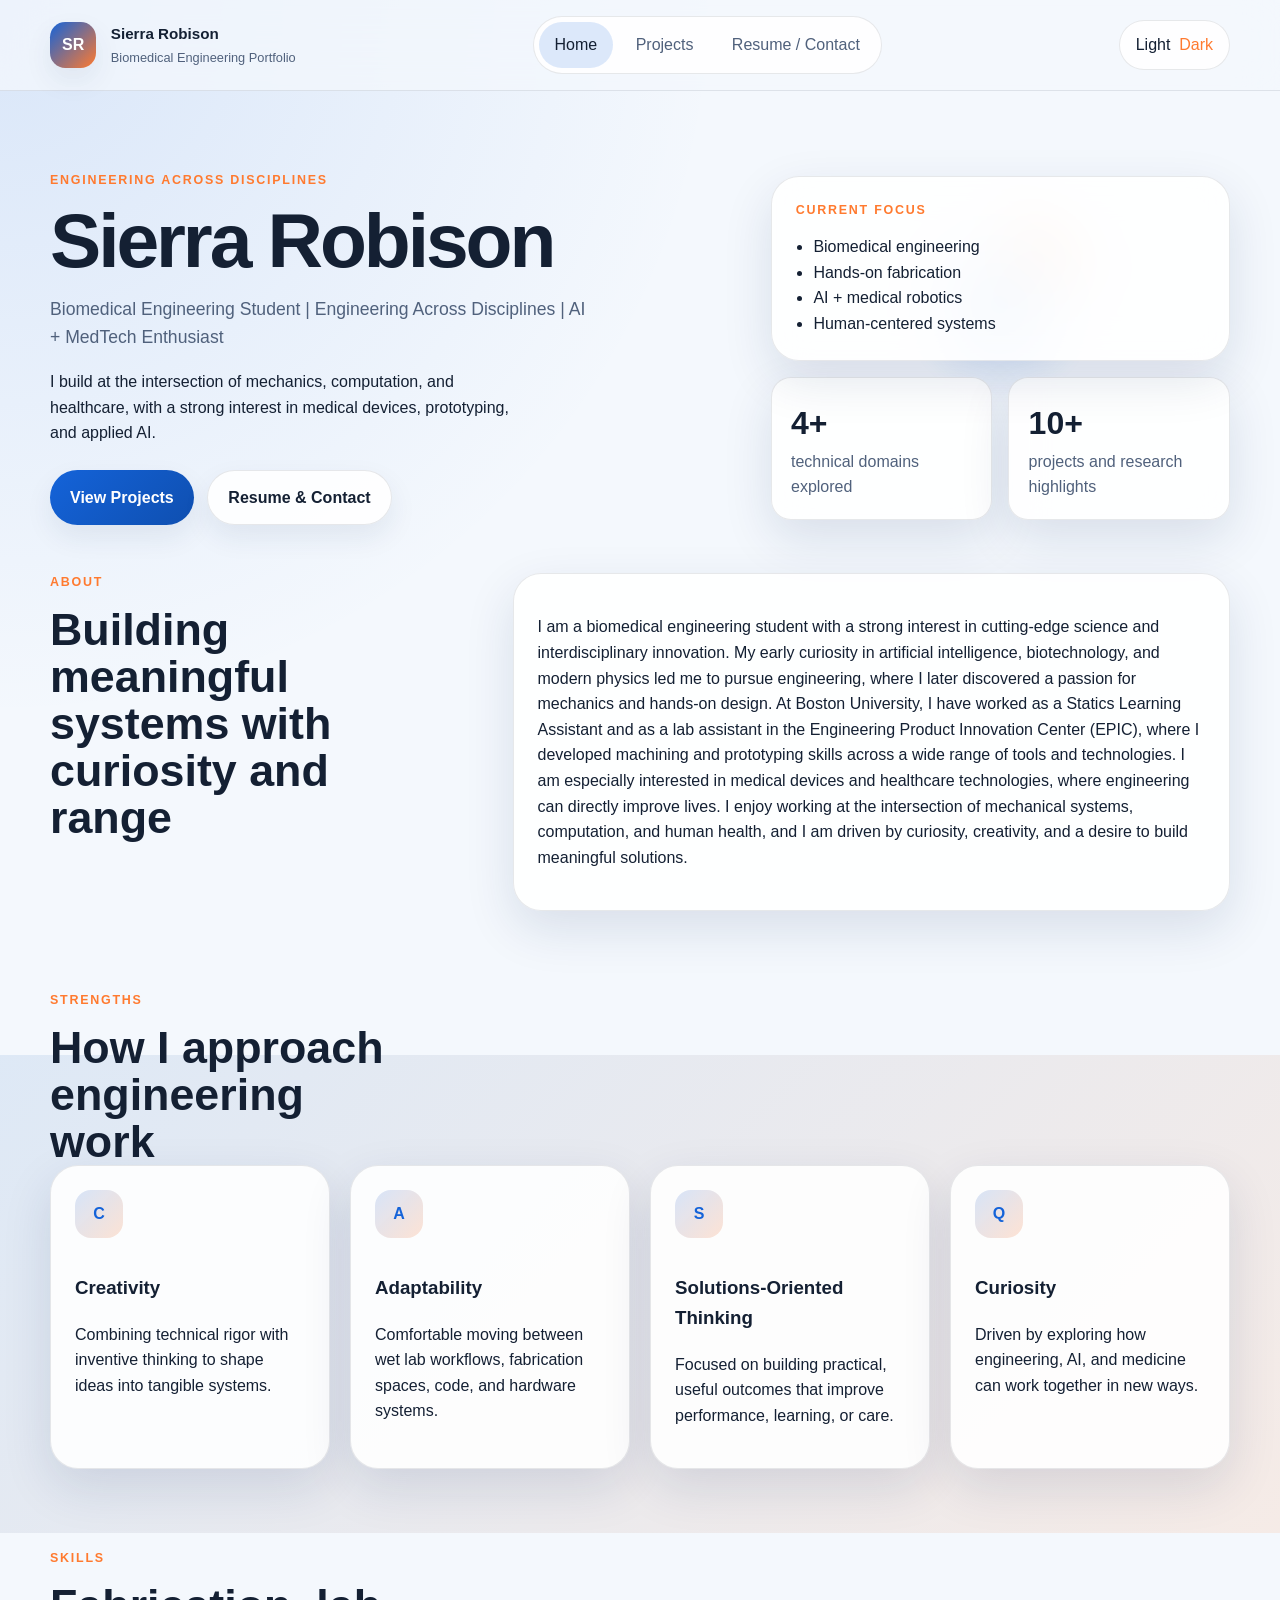
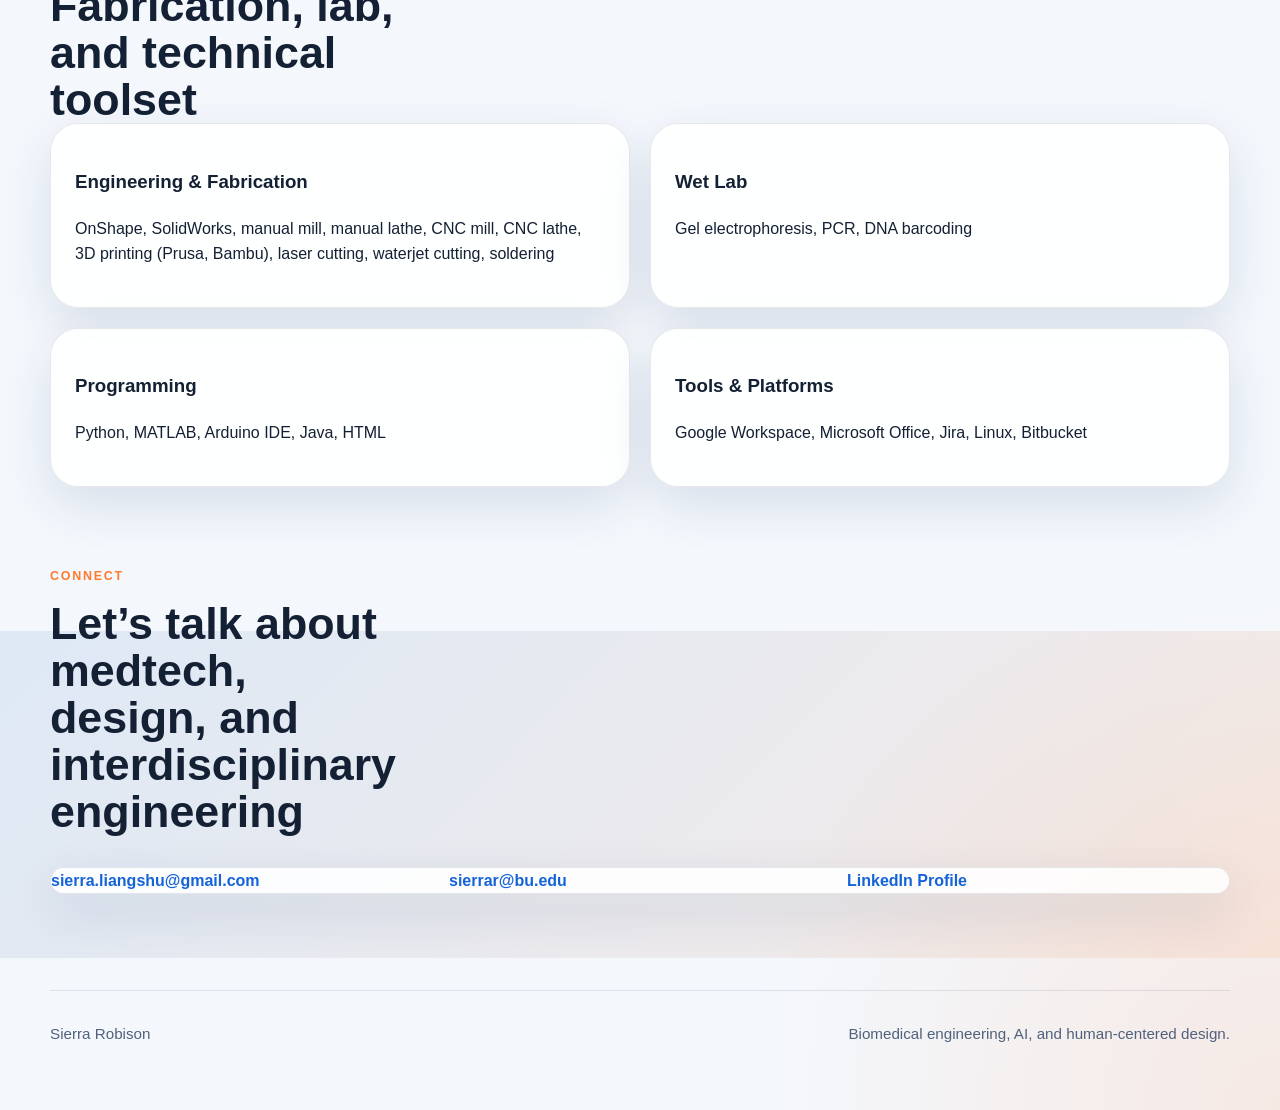
==== index.html @ eae437a5 "initial commit" ====
<!DOCTYPE html>
<html lang="en">
  <head>
    <meta charset="UTF-8" />
    <meta name="viewport" content="width=device-width, initial-scale=1.0" />
    <title>Sierra Robison | Biomedical Engineering Portfolio</title>
    <meta
      name="description"
      content="Portfolio of Sierra Robison, a biomedical engineering student focused on AI, medtech, mechanics, and interdisciplinary design."
    />
    <link rel="preconnect" href="https://fonts.googleapis.com" />
    <link rel="preconnect" href="https://fonts.gstatic.com" crossorigin />
    <link rel="stylesheet" href="assets/css/styles.css" />
    <script defer src="assets/js/site.js"></script>
  </head>
  <body data-page="home">
    <div class="site-shell">
      <header class="site-header">
        <div class="container nav-wrap">
          <a class="brand" href="index.html">
            <span class="brand-mark">SR</span>
            <span class="brand-copy">
              <strong>Sierra Robison</strong>
              <span>Biomedical Engineering Portfolio</span>
            </span>
          </a>

          <nav class="site-nav" aria-label="Primary">
            <a class="nav-link active" href="index.html">Home</a>
            <a class="nav-link" href="projects.html">Projects</a>
            <a class="nav-link" href="resume-contact.html">Resume / Contact</a>
          </nav>

          <button class="theme-toggle" type="button" data-theme-toggle aria-label="Toggle color theme">
            <span class="theme-toggle-light">Light</span>
            <span class="theme-toggle-dark">Dark</span>
          </button>
        </div>
      </header>

      <main>
        <section class="hero-section">
          <div class="container hero-grid">
            <div class="hero-copy reveal">
              <p class="eyebrow">Engineering across disciplines</p>
              <h1>Sierra Robison</h1>
              <p class="hero-tagline">
                Biomedical Engineering Student | Engineering Across Disciplines | AI + MedTech Enthusiast
              </p>
              <p class="hero-text">
                I build at the intersection of mechanics, computation, and healthcare, with a strong interest in
                medical devices, prototyping, and applied AI.
              </p>
              <div class="hero-actions">
                <a class="button button-primary" href="projects.html">View Projects</a>
                <a class="button button-secondary" href="resume-contact.html">Resume & Contact</a>
              </div>
            </div>

            <div class="hero-panel reveal reveal-delay">
              <div class="hero-orbit"></div>
              <div class="hero-card glass-card">
                <p class="hero-card-label">Current focus</p>
                <ul class="hero-focus-list">
                  <li>Biomedical engineering</li>
                  <li>Hands-on fabrication</li>
                  <li>AI + medical robotics</li>
                  <li>Human-centered systems</li>
                </ul>
              </div>
              <div class="hero-metrics">
                <article class="metric-card glass-card">
                  <span class="metric-value">4+</span>
                  <span class="metric-label">technical domains explored</span>
                </article>
                <article class="metric-card glass-card">
                  <span class="metric-value">10+</span>
                  <span class="metric-label">projects and research highlights</span>
                </article>
              </div>
            </div>
          </div>
        </section>

        <section class="section">
          <div class="container section-grid section-grid-about">
            <div class="section-heading reveal">
              <p class="eyebrow">About</p>
              <h2>Building meaningful systems with curiosity and range</h2>
            </div>
            <div class="about-card card reveal reveal-delay">
              <p>
                I am a biomedical engineering student with a strong interest in cutting-edge science and
                interdisciplinary innovation. My early curiosity in artificial intelligence, biotechnology, and
                modern physics led me to pursue engineering, where I later discovered a passion for mechanics and
                hands-on design. At Boston University, I have worked as a Statics Learning Assistant and as a lab
                assistant in the Engineering Product Innovation Center (EPIC), where I developed machining and
                prototyping skills across a wide range of tools and technologies. I am especially interested in
                medical devices and healthcare technologies, where engineering can directly improve lives. I enjoy
                working at the intersection of mechanical systems, computation, and human health, and I am driven
                by curiosity, creativity, and a desire to build meaningful solutions.
              </p>
            </div>
          </div>
        </section>

        <section class="section section-alt">
          <div class="container">
            <div class="section-heading reveal">
              <p class="eyebrow">Strengths</p>
              <h2>How I approach engineering work</h2>
            </div>
            <div class="traits-grid">
              <article class="trait-card card reveal">
                <span class="trait-icon">C</span>
                <h3>Creativity</h3>
                <p>Combining technical rigor with inventive thinking to shape ideas into tangible systems.</p>
              </article>
              <article class="trait-card card reveal reveal-delay">
                <span class="trait-icon">A</span>
                <h3>Adaptability</h3>
                <p>Comfortable moving between wet lab workflows, fabrication spaces, code, and hardware systems.</p>
              </article>
              <article class="trait-card card reveal reveal-delay-2">
                <span class="trait-icon">S</span>
                <h3>Solutions-Oriented Thinking</h3>
                <p>Focused on building practical, useful outcomes that improve performance, learning, or care.</p>
              </article>
              <article class="trait-card card reveal reveal-delay-3">
                <span class="trait-icon">Q</span>
                <h3>Curiosity</h3>
                <p>Driven by exploring how engineering, AI, and medicine can work together in new ways.</p>
              </article>
            </div>
          </div>
        </section>

        <section class="section">
          <div class="container">
            <div class="section-heading reveal">
              <p class="eyebrow">Skills</p>
              <h2>Fabrication, lab, and technical toolset</h2>
            </div>
            <div class="skills-grid">
              <article class="skill-group card reveal">
                <h3>Engineering &amp; Fabrication</h3>
                <p>OnShape, SolidWorks, manual mill, manual lathe, CNC mill, CNC lathe, 3D printing (Prusa, Bambu), laser cutting, waterjet cutting, soldering</p>
              </article>
              <article class="skill-group card reveal reveal-delay">
                <h3>Wet Lab</h3>
                <p>Gel electrophoresis, PCR, DNA barcoding</p>
              </article>
              <article class="skill-group card reveal reveal-delay-2">
                <h3>Programming</h3>
                <p>Python, MATLAB, Arduino IDE, Java, HTML</p>
              </article>
              <article class="skill-group card reveal reveal-delay-3">
                <h3>Tools &amp; Platforms</h3>
                <p>Google Workspace, Microsoft Office, Jira, Linux, Bitbucket</p>
              </article>
            </div>
          </div>
        </section>

        <section class="section section-alt">
          <div class="container contact-preview-wrap">
            <div class="section-heading reveal">
              <p class="eyebrow">Connect</p>
              <h2>Let’s talk about medtech, design, and interdisciplinary engineering</h2>
            </div>
            <div class="contact-preview card reveal reveal-delay">
              <a href="mailto:sierra.liangshu@gmail.com">sierra.liangshu@gmail.com</a>
              <a href="mailto:sierrar@bu.edu">sierrar@bu.edu</a>
              <a href="https://www.linkedin.com/in/sierra-robison" target="_blank" rel="noreferrer">LinkedIn Profile</a>
            </div>
          </div>
        </section>
      </main>

      <footer class="site-footer">
        <div class="container footer-wrap">
          <p>Sierra Robison</p>
          <p>Biomedical engineering, AI, and human-centered design.</p>
        </div>
      </footer>
    </div>
  </body>
</html>
---- assets/css/styles.css ----
:root {
  color-scheme: light dark;
  --bg: #f4f8fd;
  --bg-elevated: rgba(255, 255, 255, 0.88);
  --bg-strong: #ffffff;
  --bg-accent: linear-gradient(135deg, rgba(15, 90, 180, 0.12), rgba(255, 132, 53, 0.14));
  --text: #142033;
  --text-soft: #50617c;
  --line: rgba(20, 32, 51, 0.1);
  --primary: #1463d9;
  --primary-strong: #0f4fb0;
  --accent: #ff7a2f;
  --shadow: 0 18px 50px rgba(20, 45, 90, 0.12);
  --shadow-soft: 0 12px 28px rgba(20, 45, 90, 0.08);
  --radius-lg: 28px;
  --radius-md: 20px;
  --radius-sm: 14px;
  --container: 1180px;
  --space-1: 0.75rem;
  --space-2: 1rem;
  --space-3: 1.5rem;
  --space-4: 2rem;
  --space-5: 3rem;
  --space-6: 5rem;
  --transition: 200ms ease;
}

:root[data-theme="dark"] {
  --bg: #09111d;
  --bg-elevated: rgba(10, 22, 37, 0.82);
  --bg-strong: #0f1b2d;
  --bg-accent: linear-gradient(135deg, rgba(20, 99, 217, 0.18), rgba(255, 122, 47, 0.16));
  --text: #eef5ff;
  --text-soft: #a8bad3;
  --line: rgba(168, 186, 211, 0.16);
  --primary: #67a6ff;
  --primary-strong: #8ebdff;
  --accent: #ff964f;
  --shadow: 0 20px 60px rgba(0, 0, 0, 0.35);
  --shadow-soft: 0 12px 30px rgba(0, 0, 0, 0.22);
}

* {
  box-sizing: border-box;
}

html {
  scroll-behavior: smooth;
}

body {
  margin: 0;
  background:
    radial-gradient(circle at top left, rgba(20, 99, 217, 0.12), transparent 24%),
    radial-gradient(circle at bottom right, rgba(255, 122, 47, 0.12), transparent 18%),
    var(--bg);
  color: var(--text);
  font-family: "Avenir Next", "Segoe UI", "Helvetica Neue", sans-serif;
  line-height: 1.6;
}

body.modal-open {
  overflow: hidden;
}

img,
video {
  max-width: 100%;
  display: block;
}

a {
  color: inherit;
  text-decoration: none;
}

button,
input,
textarea,
select {
  font: inherit;
}

.container {
  width: min(calc(100% - 2rem), var(--container));
  margin: 0 auto;
}

.site-shell {
  min-height: 100vh;
}

.site-header {
  position: sticky;
  top: 0;
  z-index: 20;
  backdrop-filter: blur(20px);
  background: color-mix(in srgb, var(--bg) 76%, transparent);
  border-bottom: 1px solid var(--line);
}

.nav-wrap,
.footer-wrap {
  display: flex;
  align-items: center;
  justify-content: space-between;
  gap: var(--space-2);
  padding: 1rem 0;
}

.brand {
  display: inline-flex;
  align-items: center;
  gap: 0.9rem;
}

.brand-mark {
  display: inline-grid;
  place-items: center;
  width: 2.9rem;
  height: 2.9rem;
  border-radius: 0.95rem;
  background: linear-gradient(135deg, var(--primary), var(--accent));
  color: white;
  font-weight: 700;
  box-shadow: var(--shadow-soft);
}

.brand-copy {
  display: grid;
  gap: 0.1rem;
  font-size: 0.95rem;
}

.brand-copy span {
  color: var(--text-soft);
  font-size: 0.8rem;
}

.site-nav {
  display: inline-flex;
  gap: 0.4rem;
  align-items: center;
  padding: 0.3rem;
  background: var(--bg-elevated);
  border: 1px solid var(--line);
  border-radius: 999px;
}

.nav-link {
  padding: 0.65rem 1rem;
  border-radius: 999px;
  color: var(--text-soft);
  transition: background var(--transition), color var(--transition), transform var(--transition);
}

.nav-link:hover,
.nav-link:focus-visible,
.nav-link.active {
  background: color-mix(in srgb, var(--primary) 14%, transparent);
  color: var(--text);
}

.theme-toggle,
.button,
.filter-chip,
.modal-close {
  border: 0;
  cursor: pointer;
  transition: transform var(--transition), background var(--transition), color var(--transition), box-shadow var(--transition);
}

.theme-toggle {
  display: inline-flex;
  align-items: center;
  gap: 0.55rem;
  padding: 0.7rem 1rem;
  border-radius: 999px;
  background: var(--bg-elevated);
  color: var(--text);
  border: 1px solid var(--line);
}

.theme-toggle:hover,
.button:hover,
.filter-chip:hover,
.modal-close:hover {
  transform: translateY(-1px);
}

.theme-toggle-dark {
  color: var(--accent);
}

.hero-section,
.page-hero {
  padding: var(--space-6) 0 var(--space-5);
}

.hero-grid,
.page-hero-grid,
.resume-grid,
.section-grid {
  display: grid;
  gap: var(--space-4);
}

.hero-grid {
  grid-template-columns: 1.2fr 0.8fr;
  align-items: center;
}

.hero-copy h1,
.page-hero h1 {
  margin: 0;
  font-size: clamp(2.8rem, 6vw, 5rem);
  line-height: 0.96;
  letter-spacing: -0.04em;
}

.hero-tagline,
.page-intro {
  font-size: 1.1rem;
  color: var(--text-soft);
  max-width: 55ch;
}

.hero-text {
  max-width: 54ch;
}

.hero-actions,
.project-links {
  display: flex;
  flex-wrap: wrap;
  gap: 0.85rem;
  margin-top: 1.5rem;
}

.button {
  display: inline-flex;
  align-items: center;
  justify-content: center;
  padding: 0.88rem 1.25rem;
  border-radius: 999px;
  font-weight: 600;
  box-shadow: var(--shadow-soft);
}

.button-primary {
  background: linear-gradient(135deg, var(--primary), var(--primary-strong));
  color: white;
}

.button-secondary {
  background: var(--bg-elevated);
  color: var(--text);
  border: 1px solid var(--line);
}

.hero-panel,
.page-hero-card {
  position: relative;
  min-height: 20rem;
}

.glass-card,
.card {
  background: var(--bg-elevated);
  border: 1px solid var(--line);
  box-shadow: var(--shadow);
}

.glass-card {
  backdrop-filter: blur(18px);
}

.hero-card,
.page-hero-card,
.card {
  border-radius: var(--radius-lg);
}

.hero-card {
  position: relative;
  z-index: 1;
  padding: 1.5rem;
}

.hero-card-label,
.eyebrow,
.project-category {
  text-transform: uppercase;
  letter-spacing: 0.14em;
  font-size: 0.78rem;
  color: var(--accent);
  margin: 0 0 0.8rem;
  font-weight: 700;
}

.hero-focus-list,
.project-highlights,
.modal-highlights {
  padding-left: 1.1rem;
  margin: 0;
}

.hero-metrics {
  display: grid;
  grid-template-columns: repeat(2, minmax(0, 1fr));
  gap: 1rem;
  margin-top: 1rem;
}

.metric-card {
  padding: 1.2rem;
  border-radius: var(--radius-md);
}

.metric-value {
  display: block;
  font-size: 2rem;
  font-weight: 700;
}

.metric-label {
  color: var(--text-soft);
}

.hero-orbit {
  position: absolute;
  inset: 1rem auto auto 50%;
  width: 14rem;
  height: 14rem;
  transform: translateX(-50%);
  border-radius: 50%;
  background:
    radial-gradient(circle at center, rgba(20, 99, 217, 0.28) 0, rgba(20, 99, 217, 0.08) 38%, transparent 60%),
    radial-gradient(circle at 70% 25%, rgba(255, 122, 47, 0.28) 0, transparent 32%);
  filter: blur(6px);
}

.section {
  padding: 0 0 var(--space-6);
}

.section-alt {
  position: relative;
}

.section-alt::before {
  content: "";
  position: absolute;
  inset: 4rem 0 1rem;
  background: var(--bg-accent);
  opacity: 0.8;
  pointer-events: none;
}

.section > .container,
.section-alt > .container {
  position: relative;
  z-index: 1;
}

.section-grid-about {
  grid-template-columns: 0.75fr 1.25fr;
  align-items: start;
}

.section-heading h2 {
  margin: 0;
  font-size: clamp(2rem, 3.5vw, 3rem);
  line-height: 1.05;
  max-width: 14ch;
}

.about-card,
.trait-card,
.skill-group,
.project-card,
.resume-panel,
.contact-card,
.additional-experience {
  padding: 1.5rem;
}

.traits-grid,
.skills-grid,
.projects-grid {
  display: grid;
  gap: 1.25rem;
}

.traits-grid {
  grid-template-columns: repeat(4, minmax(0, 1fr));
}

.trait-icon {
  display: inline-grid;
  place-items: center;
  width: 3rem;
  height: 3rem;
  border-radius: 1rem;
  background: linear-gradient(135deg, rgba(20, 99, 217, 0.16), rgba(255, 122, 47, 0.2));
  color: var(--primary);
  font-weight: 700;
  margin-bottom: 1rem;
}

.skills-grid {
  grid-template-columns: repeat(2, minmax(0, 1fr));
}

.contact-preview-wrap {
  display: grid;
  gap: var(--space-4);
}

.contact-preview {
  display: grid;
  grid-template-columns: repeat(3, minmax(0, 1fr));
  gap: 1rem;
}

.contact-preview a,
.contact-card a {
  color: var(--primary);
  font-weight: 600;
}

.filter-bar {
  display: flex;
  gap: 0.75rem;
  flex-wrap: wrap;
  margin-bottom: 1.5rem;
}

.filter-chip {
  padding: 0.75rem 1rem;
  border-radius: 999px;
  background: var(--bg-elevated);
  color: var(--text-soft);
  border: 1px solid var(--line);
}

.filter-chip.active {
  background: linear-gradient(135deg, var(--primary), var(--primary-strong));
  color: white;
}

.projects-grid {
  grid-template-columns: repeat(3, minmax(0, 1fr));
}

.project-card {
  display: grid;
  gap: 0.8rem;
  align-content: start;
}

.project-card h2 {
  margin: 0;
  font-size: 1.35rem;
}

.project-highlights li,
.modal-highlights li {
  margin-bottom: 0.5rem;
  color: var(--text-soft);
}

.additional-experience {
  display: grid;
  grid-template-columns: repeat(2, minmax(0, 1fr));
  gap: 1rem;
}

.resume-grid {
  grid-template-columns: 1.25fr 0.75fr;
  align-items: start;
}

.resume-panel-header {
  display: flex;
  align-items: center;
  justify-content: space-between;
  gap: 1rem;
  margin-bottom: 1rem;
}

.resume-frame-wrap {
  min-height: 70vh;
  border: 1px solid var(--line);
  border-radius: var(--radius-md);
  overflow: hidden;
  background: var(--bg-strong);
}

.resume-frame {
  width: 100%;
  height: 70vh;
}

.contact-panel {
  display: grid;
  gap: 1rem;
}

.site-footer {
  padding: 1rem 0 2rem;
}

.footer-wrap {
  color: var(--text-soft);
  font-size: 0.95rem;
  border-top: 1px solid var(--line);
}

.modal {
  position: fixed;
  inset: 0;
  display: grid;
  place-items: center;
  padding: 1rem;
  opacity: 0;
  pointer-events: none;
  transition: opacity var(--transition);
  z-index: 40;
}

.modal[aria-hidden="false"] {
  opacity: 1;
  pointer-events: auto;
}

.modal-backdrop {
  position: absolute;
  inset: 0;
  background: rgba(6, 12, 20, 0.68);
}

.modal-dialog {
  position: relative;
  width: min(1100px, 100%);
  max-height: calc(100vh - 2rem);
  overflow: auto;
  background: var(--bg-strong);
  border: 1px solid var(--line);
  border-radius: var(--radius-lg);
  box-shadow: var(--shadow);
  padding: 1.5rem;
}

.modal-close {
  position: sticky;
  top: 0;
  margin-left: auto;
  display: block;
  padding: 0.6rem 1rem;
  border-radius: 999px;
  background: var(--bg-elevated);
  color: var(--text);
  border: 1px solid var(--line);
  z-index: 2;
}

.modal-content {
  display: grid;
  gap: 1.5rem;
}

.modal-header h2 {
  margin: 0 0 1rem;
  font-size: clamp(1.8rem, 4vw, 2.5rem);
}

.modal-body {
  display: grid;
  grid-template-columns: 0.7fr 1.3fr;
  gap: 1.5rem;
}

.modal-column {
  min-width: 0;
}

.modal-gallery {
  display: grid;
  grid-template-columns: repeat(2, minmax(0, 1fr));
  gap: 1rem;
}

.media-card {
  margin: 0;
  border-radius: var(--radius-md);
  overflow: hidden;
  border: 1px solid var(--line);
  background: var(--bg-elevated);
}

.media-card img,
.media-card video,
.media-card iframe {
  width: 100%;
  height: 100%;
  min-height: 14rem;
  object-fit: cover;
}

.media-card-embed iframe {
  border: 0;
}

.reveal {
  opacity: 0;
  transform: translateY(18px);
  transition: opacity 600ms ease, transform 600ms ease;
}

.reveal.is-visible {
  opacity: 1;
  transform: translateY(0);
}

.reveal-delay {
  transition-delay: 100ms;
}

.reveal-delay-2 {
  transition-delay: 180ms;
}

.reveal-delay-3 {
  transition-delay: 260ms;
}

:focus-visible {
  outline: 3px solid color-mix(in srgb, var(--accent) 60%, white);
  outline-offset: 3px;
}

@media (max-width: 980px) {
  .nav-wrap,
  .footer-wrap,
  .hero-grid,
  .section-grid-about,
  .resume-grid,
  .modal-body {
    grid-template-columns: 1fr;
  }

  .nav-wrap,
  .footer-wrap {
    flex-direction: column;
    align-items: flex-start;
  }

  .site-nav {
    flex-wrap: wrap;
    border-radius: 1.25rem;
  }

  .traits-grid,
  .projects-grid,
  .contact-preview,
  .additional-experience {
    grid-template-columns: repeat(2, minmax(0, 1fr));
  }
}

@media (max-width: 720px) {
  .hero-section,
  .page-hero,
  .section {
    padding-bottom: 4rem;
  }

  .skills-grid,
  .traits-grid,
  .projects-grid,
  .contact-preview,
  .additional-experience,
  .modal-gallery,
  .hero-metrics {
    grid-template-columns: 1fr;
  }

  .site-nav,
  .theme-toggle,
  .button,
  .filter-chip {
    width: 100%;
    justify-content: center;
  }

  .resume-panel-header {
    flex-direction: column;
    align-items: flex-start;
  }

  .modal-dialog {
    padding: 1rem;
  }
}

@media (prefers-reduced-motion: reduce) {
  html {
    scroll-behavior: auto;
  }

  *,
  *::before,
  *::after {
    animation-duration: 0.01ms !important;
    animation-iteration-count: 1 !important;
    transition-duration: 0.01ms !important;
  }

  .reveal {
    opacity: 1;
    transform: none;
  }
}
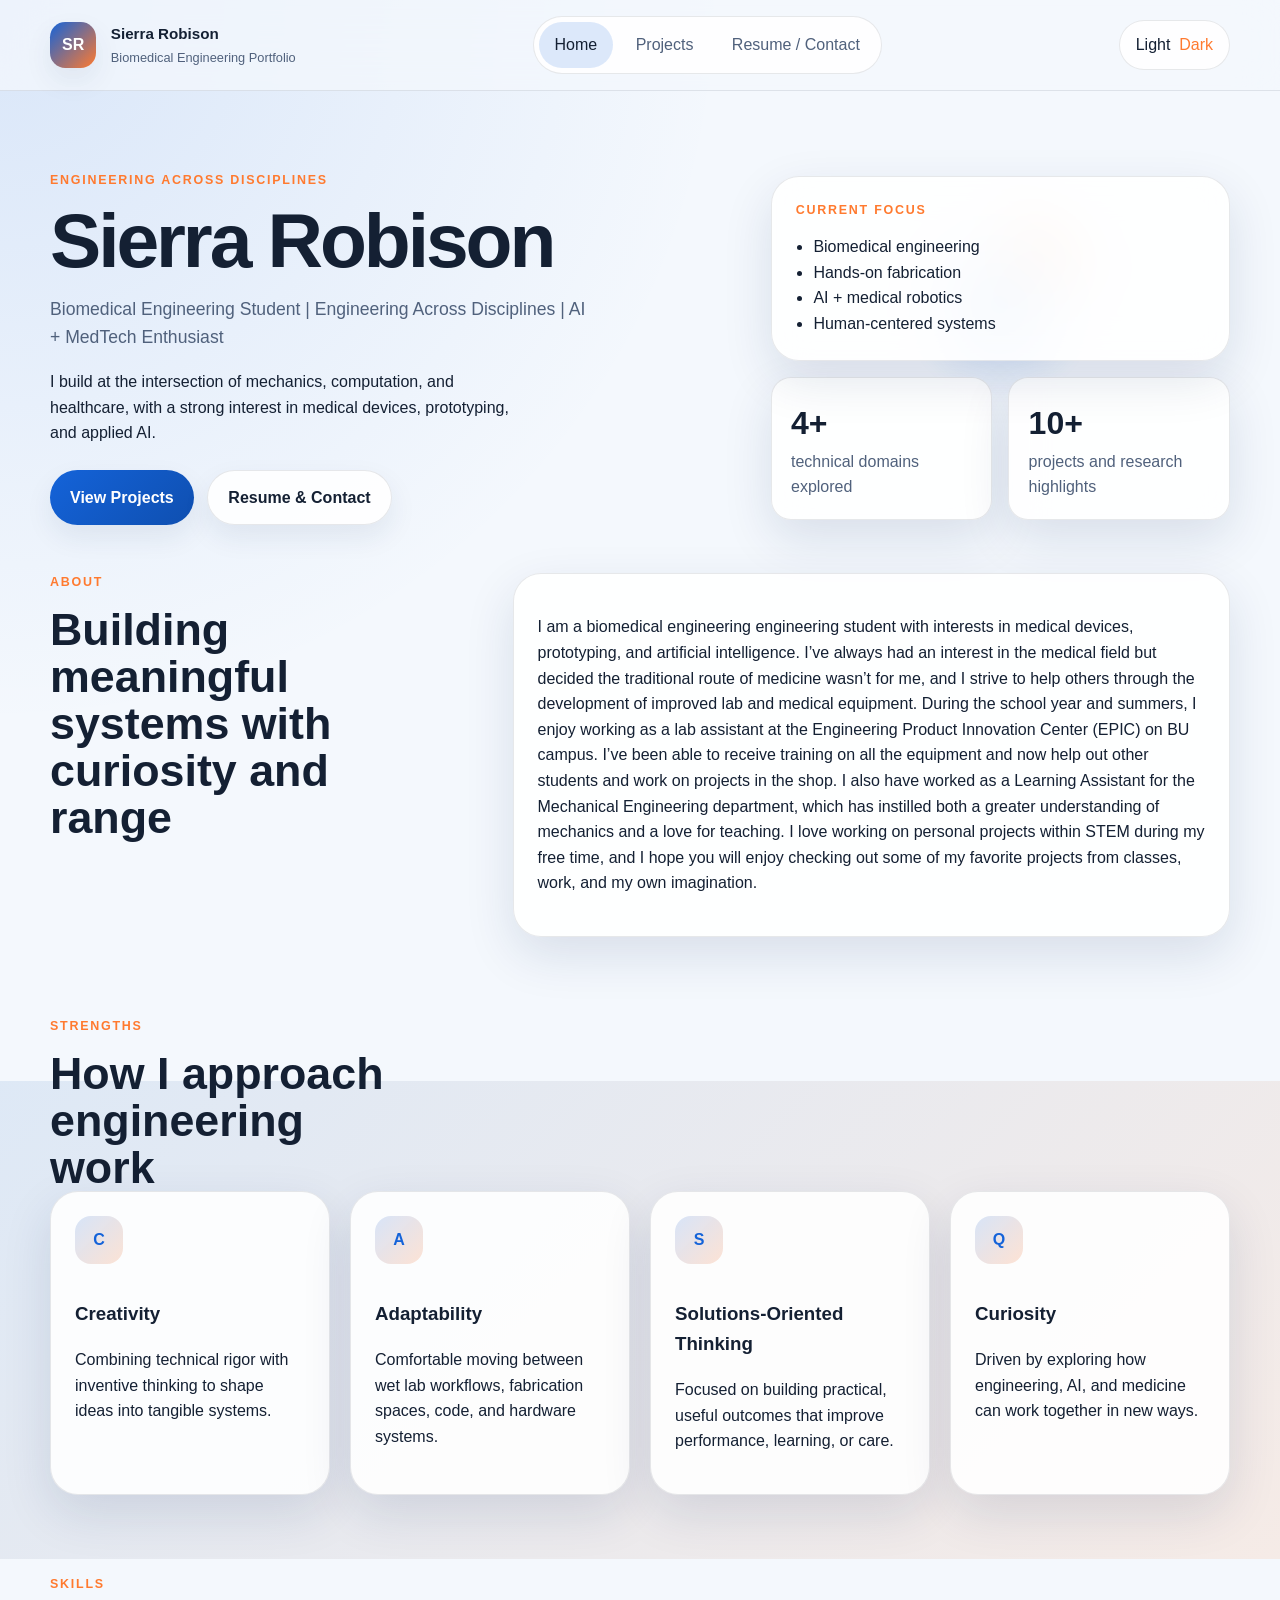
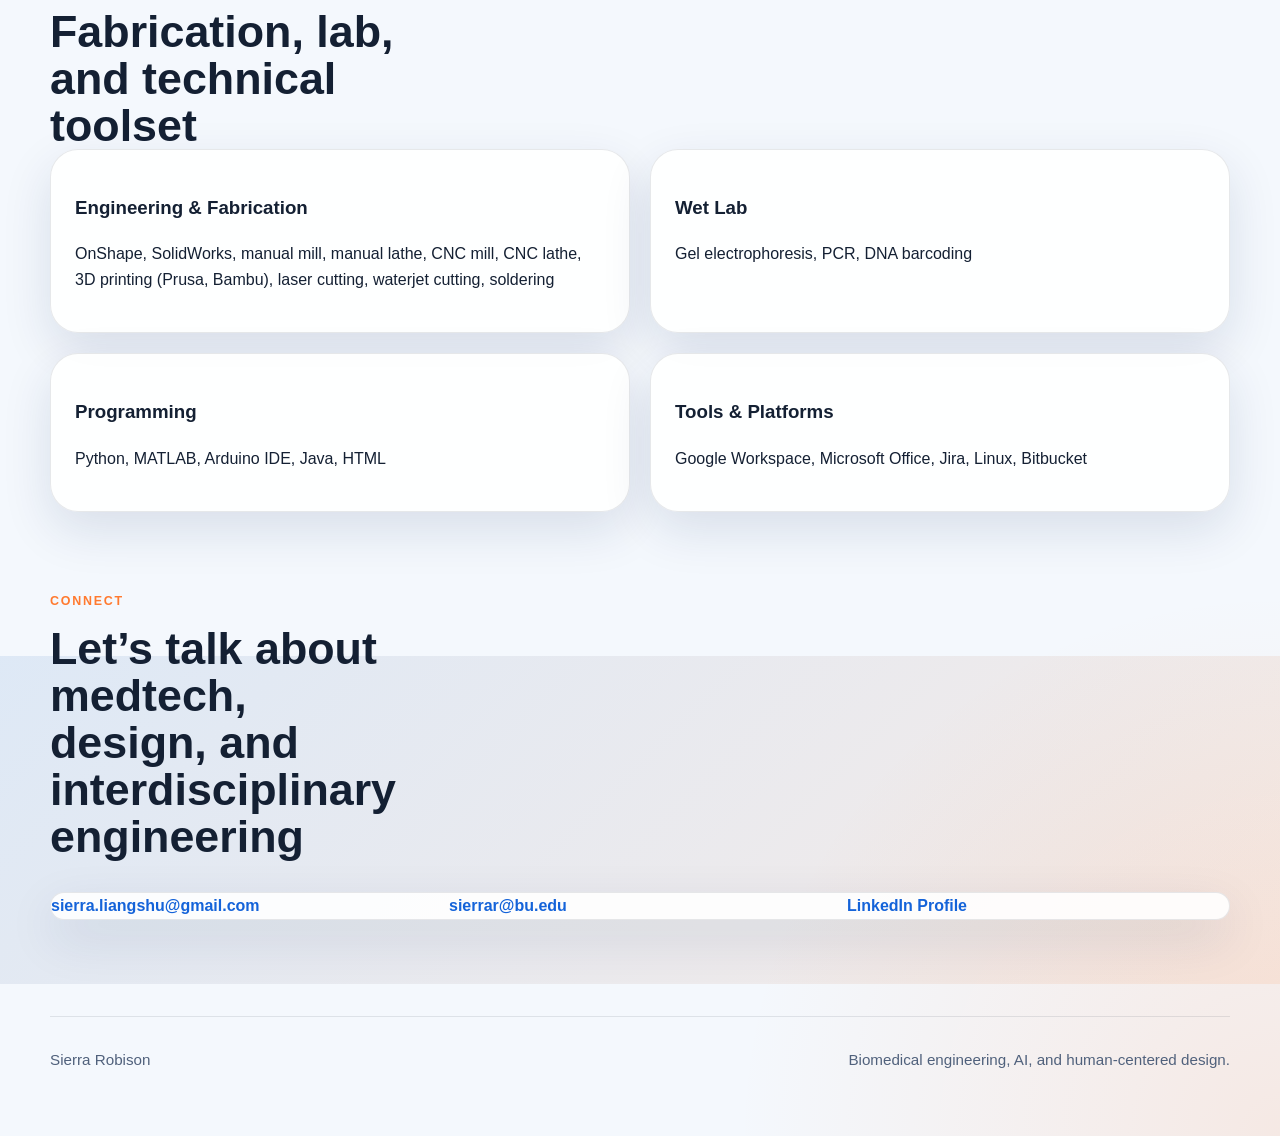
==== commit 5d9bda1e: "update home page" ====
--- a/index.html
+++ b/index.html
@@ -90,15 +90,7 @@
             </div>
             <div class="about-card card reveal reveal-delay">
               <p>
-                I am a biomedical engineering student with a strong interest in cutting-edge science and
-                interdisciplinary innovation. My early curiosity in artificial intelligence, biotechnology, and
-                modern physics led me to pursue engineering, where I later discovered a passion for mechanics and
-                hands-on design. At Boston University, I have worked as a Statics Learning Assistant and as a lab
-                assistant in the Engineering Product Innovation Center (EPIC), where I developed machining and
-                prototyping skills across a wide range of tools and technologies. I am especially interested in
-                medical devices and healthcare technologies, where engineering can directly improve lives. I enjoy
-                working at the intersection of mechanical systems, computation, and human health, and I am driven
-                by curiosity, creativity, and a desire to build meaningful solutions.
+                I am a biomedical engineering engineering student with interests in medical devices, prototyping, and artificial intelligence. I’ve always had an interest in the medical field but decided the traditional route of medicine wasn’t for me, and I strive to help others through the development of improved lab and medical equipment. During the school year and summers, I enjoy working as a lab assistant at the Engineering Product Innovation Center (EPIC) on BU campus. I’ve been able to receive training on all the equipment and now help out other students and work on projects in the shop. I also have worked as a Learning Assistant for the Mechanical Engineering department, which has instilled both a greater understanding of mechanics and a love for teaching. I love working on personal projects within STEM during my free time, and I hope you will enjoy checking out some of my favorite projects from classes, work, and my own imagination.
               </p>
             </div>
           </div>
--- a/assets/css/styles.css
+++ b/assets/css/styles.css
@@ -593,6 +593,9 @@
 
 .media-card {
   margin: 0;
+  display: grid;
+  place-items: center;
+  aspect-ratio: 4 / 3;
   border-radius: var(--radius-md);
   overflow: hidden;
   border: 1px solid var(--line);
@@ -600,16 +603,115 @@
 }
 
 .media-card img,
-.media-card video,
+.media-card video {
+  width: 100%;
+  height: 100%;
+}
+
+.media-card-image img {
+  object-fit: contain;
+  background: color-mix(in srgb, var(--bg-elevated) 78%, black 22%);
+  cursor: zoom-in;
+}
+
+.media-card-video video {
+  object-fit: contain;
+  background: black;
+  cursor: zoom-in;
+}
+
+.media-card-video {
+  position: relative;
+  cursor: zoom-in;
+}
+
+.media-card-video::after {
+  content: "";
+  position: absolute;
+  inset: auto auto 0.75rem 0.75rem;
+  width: 2.4rem;
+  height: 2.4rem;
+  border-radius: 999px;
+  background: rgba(6, 12, 20, 0.72);
+  box-shadow: 0 0 0 1px rgba(255, 255, 255, 0.2) inset;
+  pointer-events: none;
+}
+
+.media-card-video::before {
+  content: "";
+  position: absolute;
+  left: 1.63rem;
+  bottom: 1.41rem;
+  border-top: 0.42rem solid transparent;
+  border-bottom: 0.42rem solid transparent;
+  border-left: 0.66rem solid #fff;
+  z-index: 1;
+  pointer-events: none;
+}
+
+.media-card-embed {
+  aspect-ratio: 16 / 9;
+}
+
 .media-card iframe {
   width: 100%;
   height: 100%;
-  min-height: 14rem;
-  object-fit: cover;
 }
 
 .media-card-embed iframe {
   border: 0;
+}
+
+.media-lightbox {
+  position: fixed;
+  inset: 0;
+  display: grid;
+  place-items: center;
+  padding: 1.5rem;
+  background: rgba(6, 12, 20, 0.86);
+  opacity: 0;
+  pointer-events: none;
+  transition: opacity var(--transition);
+  z-index: 60;
+}
+
+.media-lightbox[aria-hidden="false"] {
+  opacity: 1;
+  pointer-events: auto;
+}
+
+.media-lightbox-body {
+  width: min(96vw, 1800px);
+  max-height: 88vh;
+  display: grid;
+  place-items: center;
+}
+
+.media-lightbox-body img,
+.media-lightbox-body video {
+  max-width: 100%;
+  max-height: 88vh;
+  width: auto;
+  height: auto;
+  object-fit: contain;
+  border-radius: var(--radius-md);
+  border: 1px solid color-mix(in srgb, var(--line) 75%, white 25%);
+  box-shadow: var(--shadow);
+}
+
+.media-lightbox-body video {
+  background: #000;
+}
+
+.media-lightbox-close {
+  position: absolute;
+  top: 1rem;
+  right: 1rem;
+  padding: 0.6rem 1rem;
+  border-radius: 999px;
+  background: var(--bg-elevated);
+  color: var(--text);
+  border: 1px solid var(--line);
 }
 
 .reveal {
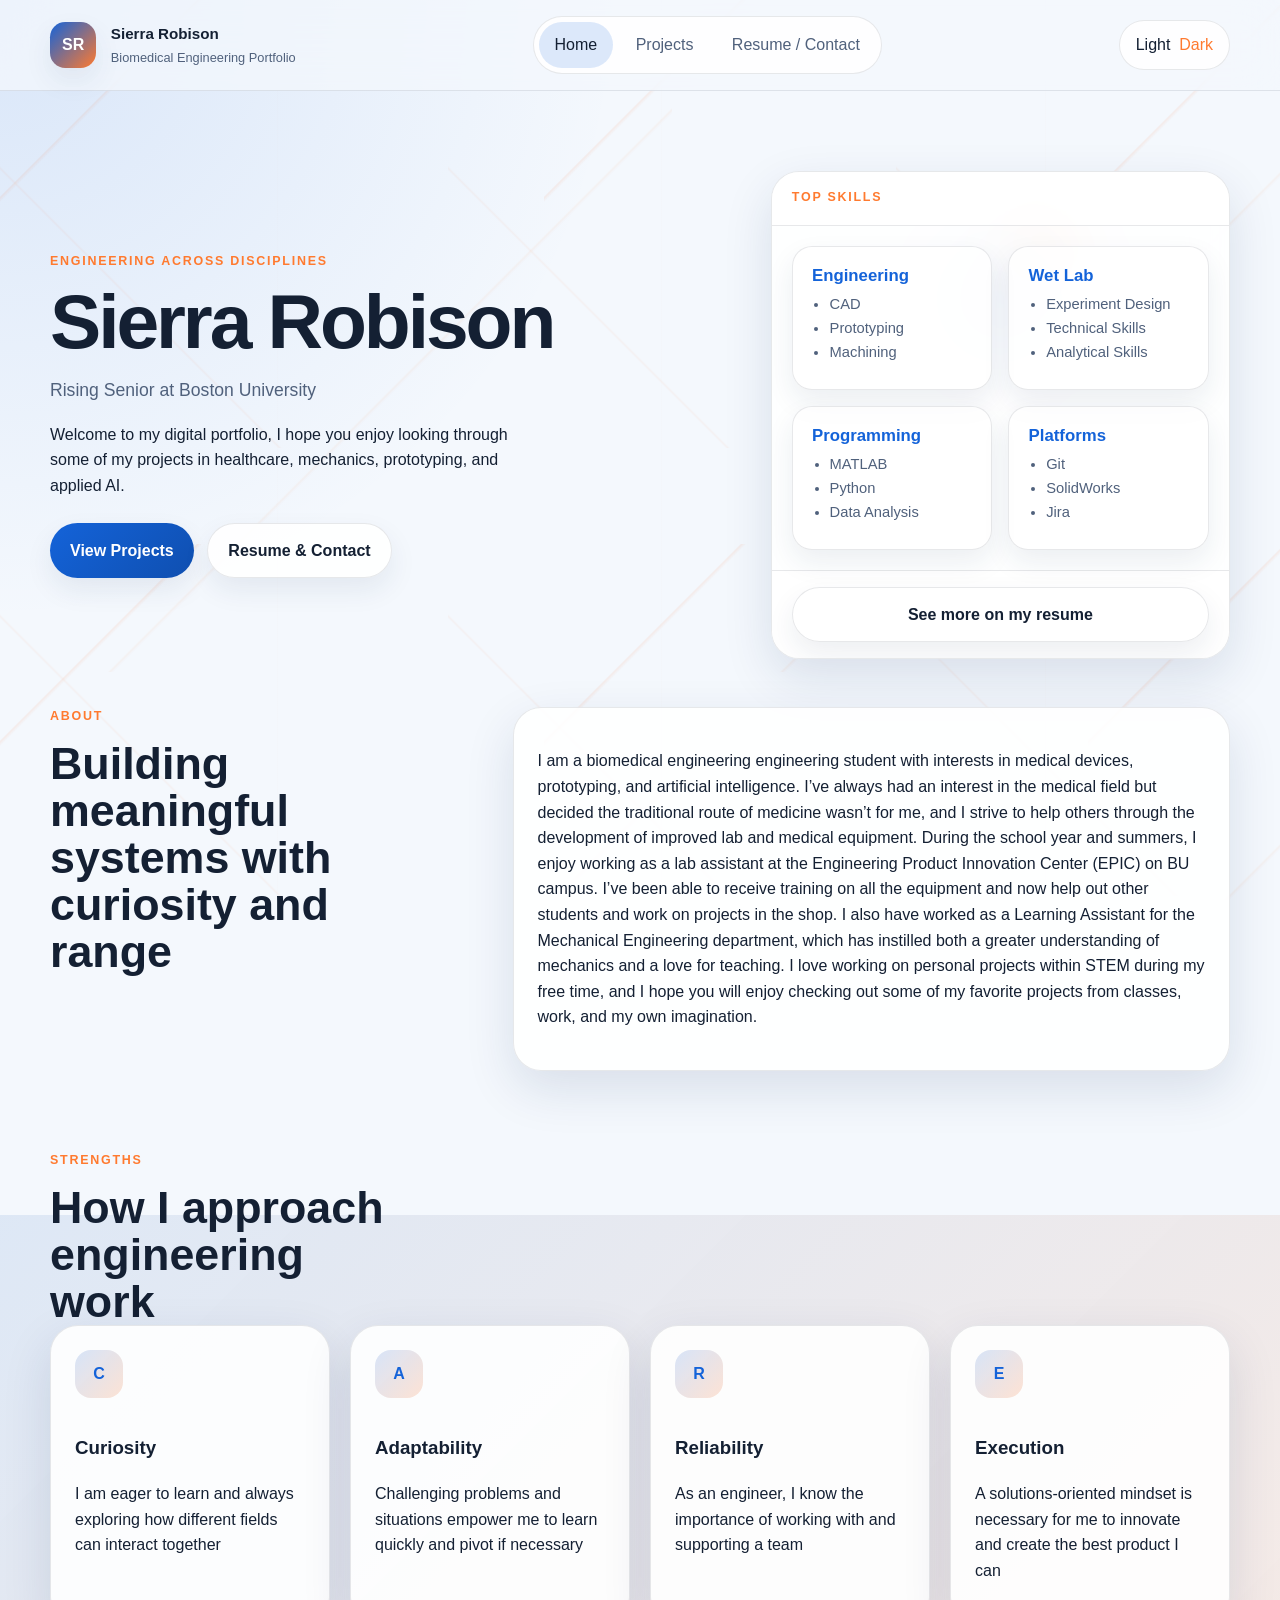
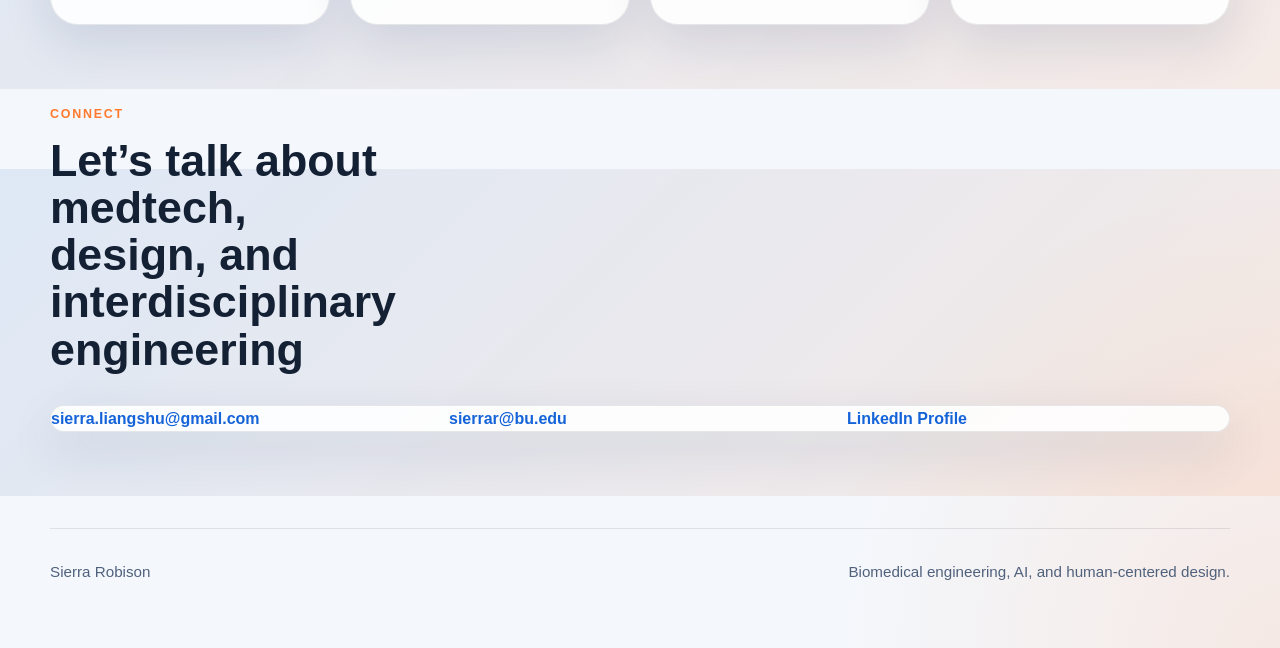
==== commit d8982da9: "update homepage" ====
--- a/index.html
+++ b/index.html
@@ -45,11 +45,10 @@
               <p class="eyebrow">Engineering across disciplines</p>
               <h1>Sierra Robison</h1>
               <p class="hero-tagline">
-                Biomedical Engineering Student | Engineering Across Disciplines | AI + MedTech Enthusiast
+                Rising Senior at Boston University
               </p>
               <p class="hero-text">
-                I build at the intersection of mechanics, computation, and healthcare, with a strong interest in
-                medical devices, prototyping, and applied AI.
+                Welcome to my digital portfolio, I hope you enjoy looking through some of my projects in healthcare, mechanics, prototyping, and applied AI. 
               </p>
               <div class="hero-actions">
                 <a class="button button-primary" href="projects.html">View Projects</a>
@@ -59,24 +58,47 @@
 
             <div class="hero-panel reveal reveal-delay">
               <div class="hero-orbit"></div>
-              <div class="hero-card glass-card">
-                <p class="hero-card-label">Current focus</p>
-                <ul class="hero-focus-list">
-                  <li>Biomedical engineering</li>
-                  <li>Hands-on fabrication</li>
-                  <li>AI + medical robotics</li>
-                  <li>Human-centered systems</li>
-                </ul>
-              </div>
-              <div class="hero-metrics">
-                <article class="metric-card glass-card">
-                  <span class="metric-value">4+</span>
-                  <span class="metric-label">technical domains explored</span>
-                </article>
-                <article class="metric-card glass-card">
-                  <span class="metric-value">10+</span>
-                  <span class="metric-label">projects and research highlights</span>
-                </article>
+              <div class="hero-skills glass-card">
+                <div class="hero-skills-bar hero-skills-bar-top">
+                  <p class="hero-card-label">Top skills</p>
+                </div>
+                <div class="hero-skill-grid">
+                  <article class="hero-skill-tile">
+                    <h2>Engineering</h2>
+                    <ul>
+                      <li>CAD</li>
+                      <li>Prototyping</li>
+                      <li>Machining</li>
+                    </ul>
+                  </article>
+                  <article class="hero-skill-tile">
+                    <h2>Wet Lab</h2>
+                    <ul>
+                      <li>Experiment Design</li>
+                      <li>Technical Skills</li>
+                      <li>Analytical Skills</li>
+                    </ul>
+                  </article>
+                  <article class="hero-skill-tile">
+                    <h2>Programming</h2>
+                    <ul>
+                      <li>MATLAB</li>
+                      <li>Python</li>
+                      <li>Data Analysis</li>
+                    </ul>
+                  </article>
+                  <article class="hero-skill-tile">
+                    <h2>Platforms</h2>
+                    <ul>
+                      <li>Git</li>
+                      <li>SolidWorks</li>
+                      <li>Jira</li>
+                    </ul>
+                  </article>
+                </div>
+                <div class="hero-skills-bar hero-skills-bar-bottom">
+                  <a class="button button-secondary hero-resume-link" href="resume-contact.html">See more on my resume</a>
+                </div>
               </div>
             </div>
           </div>
@@ -105,50 +127,23 @@
             <div class="traits-grid">
               <article class="trait-card card reveal">
                 <span class="trait-icon">C</span>
-                <h3>Creativity</h3>
-                <p>Combining technical rigor with inventive thinking to shape ideas into tangible systems.</p>
+                <h3>Curiosity</h3>
+                <p>I am eager to learn and always exploring how different fields can interact together</p>
               </article>
               <article class="trait-card card reveal reveal-delay">
                 <span class="trait-icon">A</span>
                 <h3>Adaptability</h3>
-                <p>Comfortable moving between wet lab workflows, fabrication spaces, code, and hardware systems.</p>
+                <p>Challenging problems and situations empower me to learn quickly and pivot if necessary</p>
               </article>
               <article class="trait-card card reveal reveal-delay-2">
-                <span class="trait-icon">S</span>
-                <h3>Solutions-Oriented Thinking</h3>
-                <p>Focused on building practical, useful outcomes that improve performance, learning, or care.</p>
+                <span class="trait-icon">R</span>
+                <h3>Reliability</h3>
+                <p>As an engineer, I know the importance of working with and supporting a team</p>
               </article>
               <article class="trait-card card reveal reveal-delay-3">
-                <span class="trait-icon">Q</span>
-                <h3>Curiosity</h3>
-                <p>Driven by exploring how engineering, AI, and medicine can work together in new ways.</p>
-              </article>
-            </div>
-          </div>
-        </section>
-
-        <section class="section">
-          <div class="container">
-            <div class="section-heading reveal">
-              <p class="eyebrow">Skills</p>
-              <h2>Fabrication, lab, and technical toolset</h2>
-            </div>
-            <div class="skills-grid">
-              <article class="skill-group card reveal">
-                <h3>Engineering &amp; Fabrication</h3>
-                <p>OnShape, SolidWorks, manual mill, manual lathe, CNC mill, CNC lathe, 3D printing (Prusa, Bambu), laser cutting, waterjet cutting, soldering</p>
-              </article>
-              <article class="skill-group card reveal reveal-delay">
-                <h3>Wet Lab</h3>
-                <p>Gel electrophoresis, PCR, DNA barcoding</p>
-              </article>
-              <article class="skill-group card reveal reveal-delay-2">
-                <h3>Programming</h3>
-                <p>Python, MATLAB, Arduino IDE, Java, HTML</p>
-              </article>
-              <article class="skill-group card reveal reveal-delay-3">
-                <h3>Tools &amp; Platforms</h3>
-                <p>Google Workspace, Microsoft Office, Jira, Linux, Bitbucket</p>
+                <span class="trait-icon">E</span>
+                <h3>Execution</h3>
+                <p>A solutions-oriented mindset is necessary for me to innovate and create the best product I can</p>
               </article>
             </div>
           </div>
--- a/assets/css/styles.css
+++ b/assets/css/styles.css
@@ -59,6 +59,21 @@
   line-height: 1.6;
 }
 
+body::before {
+  content: "";
+  position: fixed;
+  inset: 0;
+  z-index: 0;
+  pointer-events: none;
+  background:
+    linear-gradient(135deg, transparent 0 18%, rgba(255, 122, 47, 0.12) 18.2%, transparent 18.6% 100%),
+    linear-gradient(45deg, transparent 0 31%, rgba(255, 122, 47, 0.08) 31.2%, transparent 31.55% 100%),
+    linear-gradient(135deg, transparent 0 58%, rgba(255, 122, 47, 0.08) 58.15%, transparent 58.45% 100%),
+    linear-gradient(90deg, transparent 0 72%, rgba(255, 122, 47, 0.06) 72.1%, transparent 72.3% 100%);
+  background-size: 34rem 34rem, 28rem 28rem, 42rem 42rem, 24rem 24rem;
+  opacity: 0.72;
+}
+
 body.modal-open {
   overflow: hidden;
 }
@@ -88,6 +103,8 @@
 
 .site-shell {
   min-height: 100vh;
+  position: relative;
+  z-index: 1;
 }
 
 .site-header {
@@ -276,15 +293,17 @@
 }
 
 .hero-card,
+.hero-skills,
 .page-hero-card,
 .card {
   border-radius: var(--radius-lg);
 }
 
-.hero-card {
+.hero-card,
+.hero-skills {
   position: relative;
   z-index: 1;
-  padding: 1.5rem;
+  overflow: hidden;
 }
 
 .hero-card-label,
@@ -310,6 +329,62 @@
   grid-template-columns: repeat(2, minmax(0, 1fr));
   gap: 1rem;
   margin-top: 1rem;
+}
+
+.hero-skill-grid {
+  display: grid;
+  grid-template-columns: repeat(2, minmax(0, 1fr));
+  gap: 1rem;
+  padding: 1.25rem;
+}
+
+.hero-skills-bar {
+  background: color-mix(in srgb, var(--bg-strong) 64%, transparent);
+  border-color: var(--line);
+}
+
+.hero-skills-bar-top {
+  border-bottom: 1px solid var(--line);
+  padding: 1rem 1.25rem 0.25rem;
+}
+
+.hero-skills-bar-bottom {
+  border-top: 1px solid var(--line);
+  padding: 1rem 1.25rem;
+}
+
+.hero-skill-tile {
+  display: grid;
+  align-content: start;
+  min-height: 9rem;
+  padding: 1.2rem;
+  border: 1px solid var(--line);
+  border-radius: var(--radius-md);
+  background: color-mix(in srgb, var(--bg-strong) 72%, transparent);
+  box-shadow: var(--shadow-soft);
+}
+
+.hero-skill-tile h2 {
+  margin: 0 0 0.55rem;
+  color: var(--primary);
+  font-size: 1.05rem;
+  line-height: 1.2;
+}
+
+.hero-skill-tile ul {
+  margin: 0;
+  padding-left: 1.1rem;
+  color: var(--text-soft);
+  font-size: 0.92rem;
+  line-height: 1.35;
+}
+
+.hero-skill-tile li + li {
+  margin-top: 0.25rem;
+}
+
+.hero-resume-link {
+  width: 100%;
 }
 
 .metric-card {
@@ -784,8 +859,13 @@
   .contact-preview,
   .additional-experience,
   .modal-gallery,
-  .hero-metrics {
+  .hero-metrics,
+  .hero-skill-grid {
     grid-template-columns: 1fr;
+  }
+
+  .hero-skill-tile {
+    min-height: auto;
   }
 
   .site-nav,
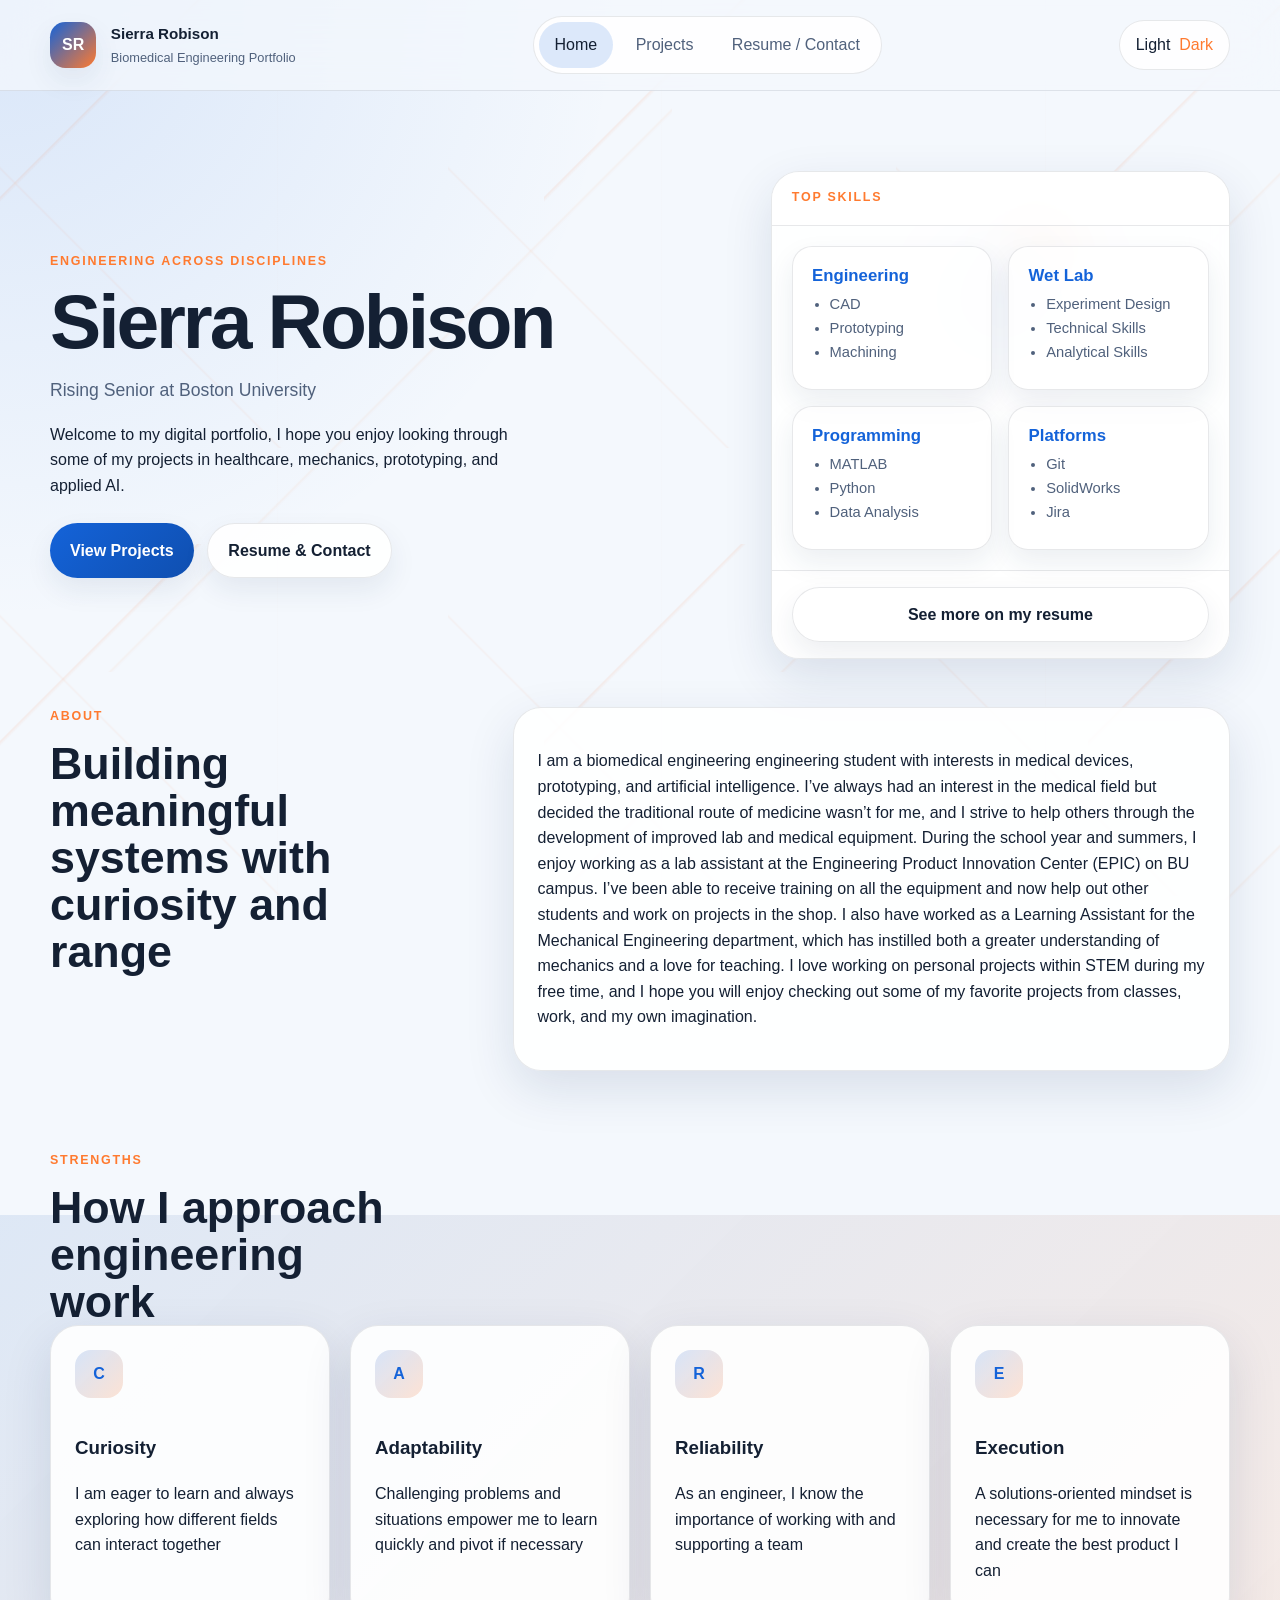
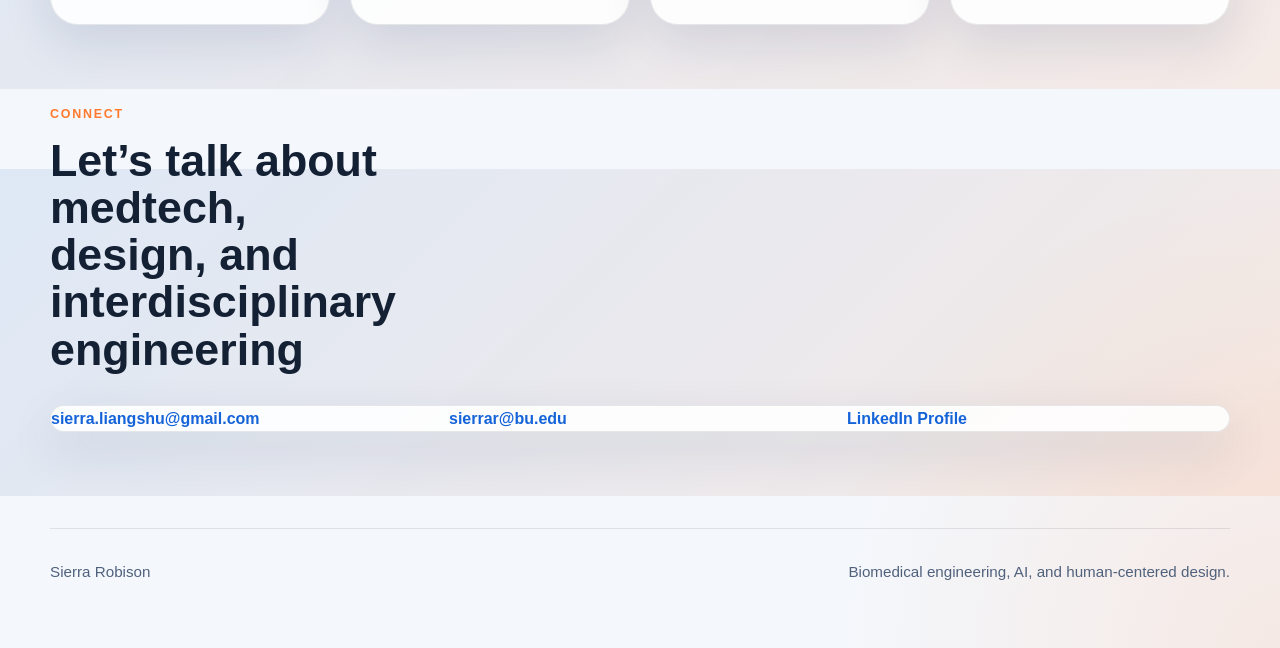
==== commit b827d1fc: "add analytic tracking" ====
--- a/index.html
+++ b/index.html
@@ -1,6 +1,15 @@
 <!DOCTYPE html>
 <html lang="en">
   <head>
+    <!-- Google tag (gtag.js) -->
+    <script async src="https://www.googletagmanager.com/gtag/js?id=G-KRKDCWG2F1"></script>
+    <script>
+      window.dataLayer = window.dataLayer || [];
+      function gtag(){dataLayer.push(arguments);}
+      gtag('js', new Date());
+
+      gtag('config', 'G-KRKDCWG2F1');
+    </script>
     <meta charset="UTF-8" />
     <meta name="viewport" content="width=device-width, initial-scale=1.0" />
     <title>Sierra Robison | Biomedical Engineering Portfolio</title>
--- a/assets/css/styles.css
+++ b/assets/css/styles.css
@@ -524,6 +524,78 @@
   color: white;
 }
 
+.project-sprite-callout {
+  --sprite-run-distance: 100vw;
+  position: absolute;
+  width: 17rem;
+  z-index: 18;
+  pointer-events: none;
+  opacity: 0;
+  transform: translateX(var(--sprite-run-distance));
+  transition: transform 2200ms cubic-bezier(0.18, 0.86, 0.24, 1), opacity 240ms ease;
+}
+
+.project-sprite-callout.is-ready {
+  opacity: 1;
+}
+
+.project-sprite-callout.is-entering,
+.project-sprite-callout.is-settled {
+  transform: translateX(0);
+}
+
+.project-sprite-bubble {
+  position: relative;
+  margin: 0 auto 0.55rem;
+  padding: 0.75rem 0.9rem;
+  border: 1px solid var(--line);
+  border-radius: var(--radius-sm);
+  background: var(--bg-strong);
+  color: var(--text);
+  box-shadow: var(--shadow-soft);
+  font-size: 0.82rem;
+  line-height: 1.35;
+  text-align: center;
+}
+
+.project-sprite-bubble::after {
+  content: "";
+  position: absolute;
+  left: 50%;
+  bottom: -0.5rem;
+  width: 0.9rem;
+  height: 0.9rem;
+  background: var(--bg-strong);
+  border-right: 1px solid var(--line);
+  border-bottom: 1px solid var(--line);
+  transform: translateX(-50%) rotate(45deg);
+}
+
+.project-sprite-button {
+  display: block;
+  width: 4.9rem;
+  margin: 0 auto;
+  padding: 0;
+  border: 0;
+  background: transparent;
+  cursor: pointer;
+  pointer-events: auto;
+  transition: transform var(--transition), filter var(--transition);
+}
+
+.project-sprite-button:hover,
+.project-sprite-button:focus-visible {
+  transform: translateY(-2px);
+  filter: drop-shadow(0 10px 12px rgba(20, 45, 90, 0.16));
+}
+
+.project-sprite-button img {
+  width: 100%;
+  height: auto;
+  image-rendering: pixelated;
+  transform: scaleX(-1);
+}
+
 .projects-grid {
   grid-template-columns: repeat(3, minmax(0, 1fr));
 }
@@ -884,6 +956,10 @@
   .modal-dialog {
     padding: 1rem;
   }
+
+  .project-sprite-callout {
+    display: none;
+  }
 }
 
 @media (prefers-reduced-motion: reduce) {
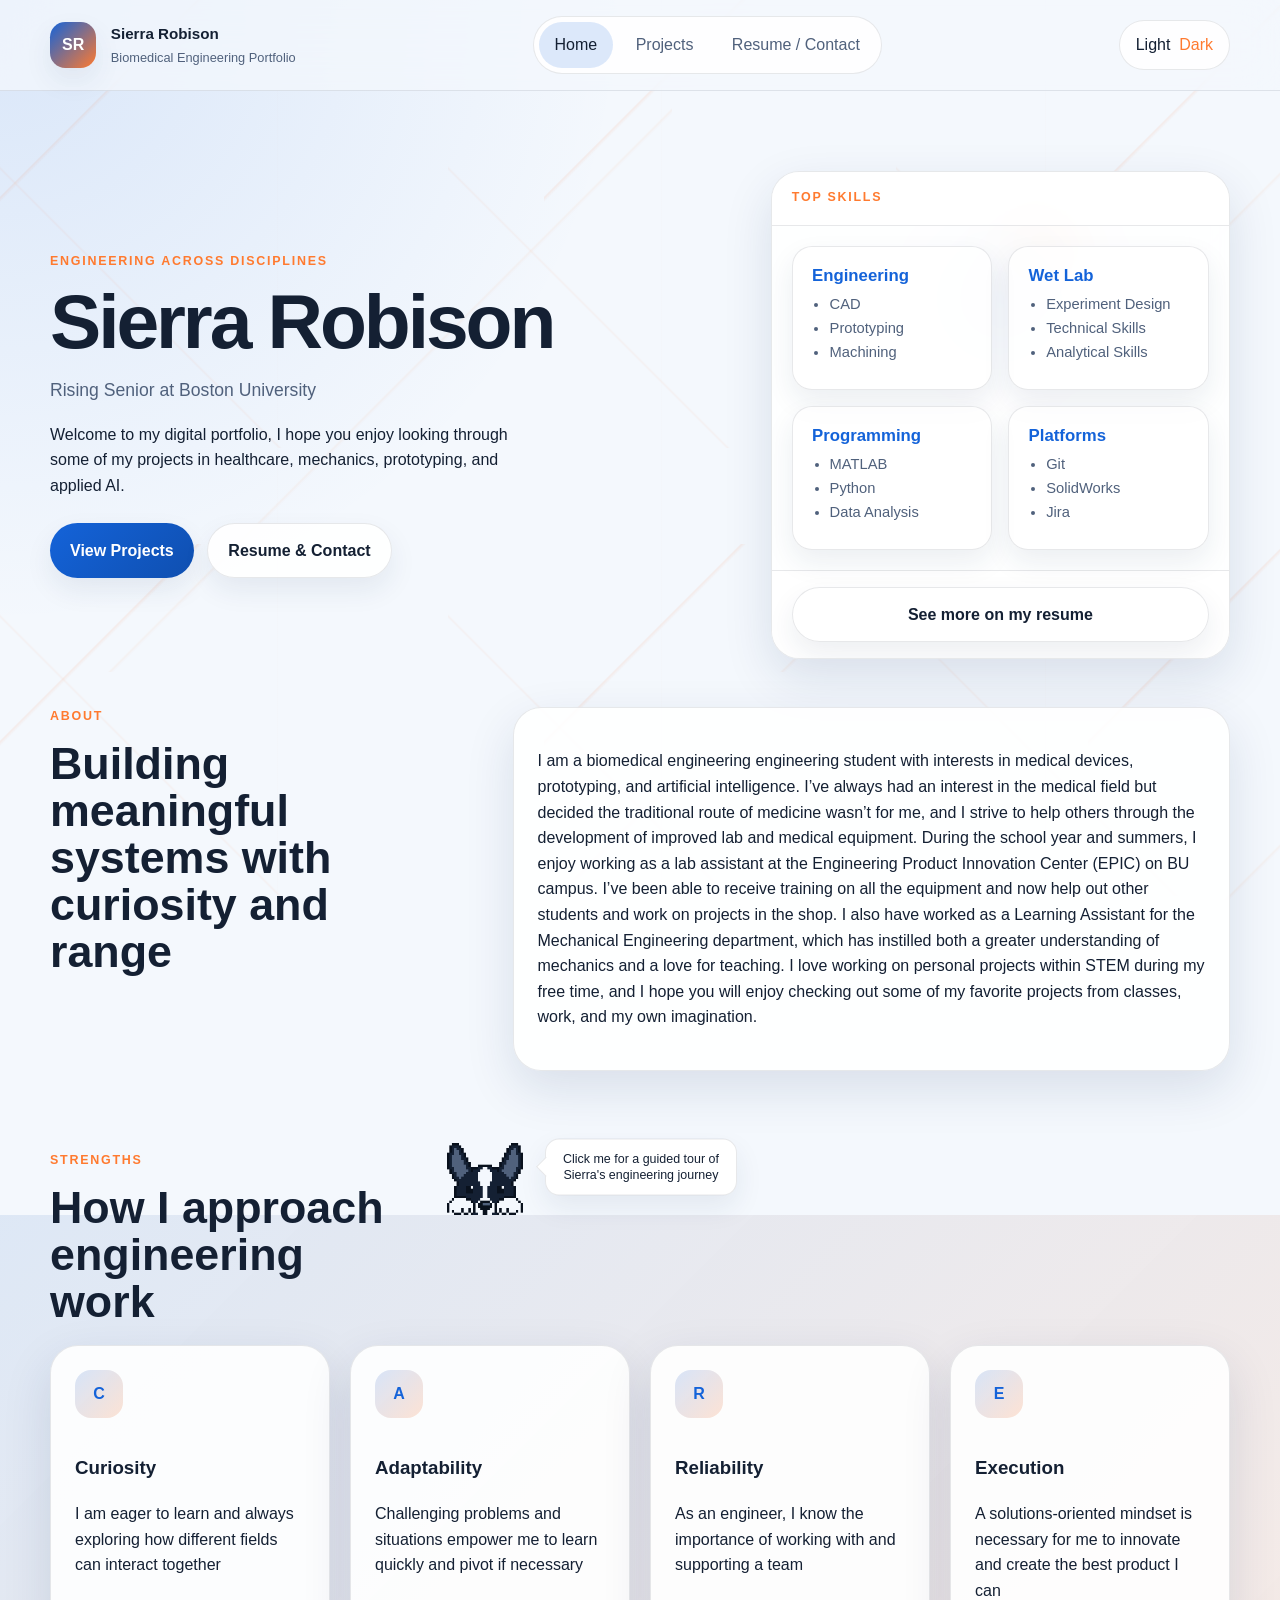
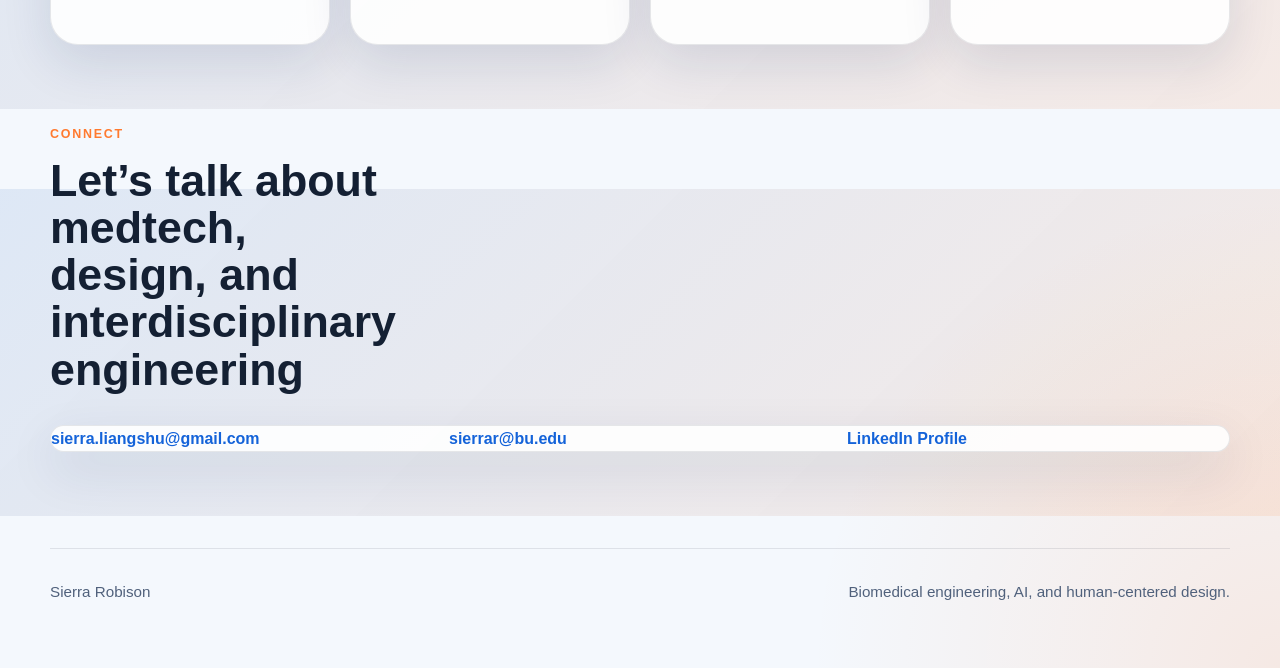
==== commit ff71cc52: "adding new clickable sprite and window" ====
--- a/index.html
+++ b/index.html
@@ -129,9 +129,19 @@
 
         <section class="section section-alt">
           <div class="container">
-            <div class="section-heading reveal">
-              <p class="eyebrow">Strengths</p>
-              <h2>How I approach engineering work</h2>
+            <div class="section-heading section-heading-with-dog reveal">
+              <div>
+                <p class="eyebrow">Strengths</p>
+                <h2>How I approach engineering work</h2>
+              </div>
+              <button class="strengths-dog-callout" type="button" data-journey-open aria-label="Open guided tour of Sierra's engineering journey">
+                <div class="strengths-dog-bubble">Click me for a guided tour of Sierra's engineering journey</div>
+                <img
+                  class="strengths-dog"
+                  src="assets/media/projects/dog-gif.gif"
+                  alt="Animated dog sitting by the strengths section"
+                />
+              </button>
             </div>
             <div class="traits-grid">
               <article class="trait-card card reveal">
@@ -172,6 +182,110 @@
           </div>
         </section>
       </main>
+
+      <div class="journey-modal" id="journey-modal" aria-hidden="true">
+        <div class="journey-backdrop" data-journey-close></div>
+        <div class="journey-dialog" role="dialog" aria-modal="true" aria-labelledby="journey-title">
+          <button class="journey-close" type="button" data-journey-close aria-label="Close engineering journey">Close</button>
+          <div class="journey-header">
+            <p class="eyebrow">Guided Tour</p>
+            <h2 id="journey-title">Sierra's Engineering Journey</h2>
+            <img class="journey-header-icon journey-header-beaker" src="assets/media/projects/beaker-icon.png" alt="" aria-hidden="true" />
+            <img class="journey-header-icon journey-header-pencil" src="assets/media/projects/pencil-icon.png" alt="" aria-hidden="true" />
+            <p>
+              A deeper walkthrough of the projects that shaped how I connect artificial intelligence, medical
+              technology, mechanical design, hands-on fabrication, electronics, and teaching.
+            </p>
+          </div>
+
+          <div class="journey-canvas">
+            <img class="journey-floating-icon journey-floating-computer" src="assets/media/projects/computer-icon.png" alt="" aria-hidden="true" />
+            <img class="journey-floating-icon journey-floating-electric" src="assets/media/projects/electric-components-icon.png" alt="" aria-hidden="true" />
+            <img class="journey-floating-icon journey-floating-wrench" src="assets/media/projects/wrench-icon.png" alt="" aria-hidden="true" />
+            <img class="journey-floating-icon journey-floating-hardhat" src="assets/media/projects/hard-hat-icon.png" alt="" aria-hidden="true" />
+            <img class="journey-floating-icon journey-floating-paper" src="assets/media/projects/paper-icon.png" alt="" aria-hidden="true" />
+            <img class="journey-floating-icon journey-floating-apple" src="assets/media/projects/apple-icon.png" alt="" aria-hidden="true" />
+            <div class="journey-blurb journey-blurb-ai">
+              <h3>AI became a way to imagine helping patients.</h3>
+              <p>
+                My early curiosity about artificial intelligence first clicked through AI4ALL, where I explored chest
+                X-ray classification. It gave me a concrete bridge between code, medical data, and my long-standing
+                interest in helping people through healthcare.
+              </p>
+            </div>
+            <figure class="journey-photo journey-photo-ai">
+              <img src="assets/media/projects/ai4all-data.png" alt="AI4ALL medical imaging project graph" />
+              <figcaption>AI4ALL introduced me to medical imaging, data, and model performance.</figcaption>
+            </figure>
+            <img class="journey-asset-arrow journey-arrow-ai" src="assets/media/projects/arrow_southwest_transparent.png" alt="" aria-hidden="true" />
+
+            <figure class="journey-photo journey-photo-medtronic">
+              <img src="assets/media/projects/medtronic-me.png" alt="Sierra during Medtronic internship presentation" />
+              <figcaption>At Medtronic, AI connected to surgical robotics and real medical technology.</figcaption>
+            </figure>
+            <div class="journey-blurb journey-blurb-medtronic">
+              <h3>Computer vision made medical robotics feel real.</h3>
+              <p>
+                My internship at Medtronic expanded that AI thread into surgical robotics. Working around 6D pose
+                estimation showed me how algorithms can support physical systems in high-stakes medical settings.
+              </p>
+            </div>
+
+            <div class="journey-blurb journey-blurb-bluegait">
+              <h3>Then I wanted to build systems people could wear and use.</h3>
+              <p>
+                BlueGait moved me from algorithms into rehabilitation hardware. Designing sensor modules, feedback,
+                and housings helped me think about medical devices as human-centered systems.
+              </p>
+            </div>
+            <img class="journey-asset-arrow journey-arrow-gait-image" src="assets/media/projects/arrow_east_transparent.png" alt="" aria-hidden="true" />
+            <figure class="journey-photo journey-photo-bluegait">
+              <img src="assets/media/projects/gait-components.png" alt="BlueGait wearable rehabilitation device components" />
+              <figcaption>BlueGait combined sensing, feedback, and rehabilitation-focused design.</figcaption>
+            </figure>
+            <img class="journey-asset-arrow journey-arrow-emg-gait" src="assets/media/projects/arrow_north_transparent.png" alt="" aria-hidden="true" />
+
+            <figure class="journey-photo journey-photo-emg">
+              <img src="assets/media/projects/emg-circuit.png" alt="EMG system circuit diagram" />
+              <figcaption>The EMG system connected biological signals to electronic processing and motion.</figcaption>
+            </figure>
+            <div class="journey-blurb journey-blurb-emg">
+              <h3>Medical electronics gave the device work another layer.</h3>
+              <p>
+                The EMG system taught me how muscle signals can be amplified, filtered, interpreted, and translated
+                into mechanical output. It made the electrical-to-mechanical bridge feel tangible.
+              </p>
+            </div>
+            <img class="journey-asset-arrow journey-arrow-emg-image" src="assets/media/projects/arrow_west_transparent.png" alt="" aria-hidden="true" />
+
+            <div class="journey-blurb journey-blurb-epic">
+              <h3>Mechanics, CAD, and fabrication became part of how I think.</h3>
+              <p>
+                Taking mechanics and working at EPIC helped me discover how much I enjoy physical design. CAD,
+                machining, rapid prototyping, and shop work gave me the hands-on confidence to turn ideas into objects.
+              </p>
+            </div>
+            <figure class="journey-photo journey-photo-epic">
+              <img src="assets/media/projects/drill-reproduction.png" alt="Scanned drill with laser cut and 3D printed reproductions" />
+              <figcaption>EPIC gave me practical experience with scanning, fabrication, machining, and prototyping.</figcaption>
+            </figure>
+            <img class="journey-asset-arrow journey-arrow-teaching" src="assets/media/projects/arrow_northeast_transparent.png" alt="" aria-hidden="true" />
+
+            <figure class="journey-photo journey-photo-la">
+              <img src="assets/media/projects/la-expo-me.png" alt="Learning Assistant expo presentation" />
+              <figcaption>Teaching mechanics helped me care about how people learn engineering.</figcaption>
+            </figure>
+            <div class="journey-blurb journey-blurb-la">
+              <h3>Teaching became its own kind of engineering challenge.</h3>
+              <p>
+                As a Learning Assistant, I found a love for helping students connect with mechanics. I learned to think
+                about how different people approach problems and how to make difficult material feel exciting,
+                approachable, and worth sticking with.
+              </p>
+            </div>
+          </div>
+        </div>
+      </div>
 
       <footer class="site-footer">
         <div class="container footer-wrap">
--- a/assets/css/styles.css
+++ b/assets/css/styles.css
@@ -450,6 +450,72 @@
   max-width: 14ch;
 }
 
+.section-heading-with-dog {
+  position: relative;
+  max-width: 36rem;
+  margin-bottom: 1.25rem;
+  min-height: 4rem;
+}
+
+.strengths-dog-callout {
+  position: absolute;
+  left: min(40rem, calc(14ch + 17rem));
+  top: calc(4rem - clamp(4.8rem, 8vw, 6rem));
+  width: clamp(15rem, 30vw, 20rem);
+  display: grid;
+  grid-template-columns: auto minmax(8rem, 12rem);
+  align-items: center;
+  gap: 0.75rem;
+  padding: 0;
+  border: 0;
+  background: transparent;
+  color: inherit;
+  cursor: pointer;
+}
+
+.strengths-dog-bubble {
+  position: absolute;
+  left: calc(clamp(4.8rem, 8vw, 6rem) * 0.9 + 0.75rem);
+  top: 50%;
+  width: min(12rem, 34vw);
+  margin: 0;
+  padding: 0.7rem 0.85rem;
+  border: 1px solid var(--line);
+  border-radius: var(--radius-sm);
+  background: var(--bg-strong);
+  color: var(--text);
+  box-shadow: var(--shadow-soft);
+  font-size: 0.78rem;
+  line-height: 1.3;
+  text-align: center;
+  transform: translateY(-50%);
+}
+
+.strengths-dog-bubble::after {
+  content: "";
+  position: absolute;
+  left: -0.42rem;
+  top: 50%;
+  width: 0.8rem;
+  height: 0.8rem;
+  background: var(--bg-strong);
+  border-left: 1px solid var(--line);
+  border-bottom: 1px solid var(--line);
+  transform: translateY(-50%) rotate(45deg);
+}
+
+.strengths-dog {
+  width: auto;
+  height: clamp(4.8rem, 8vw, 6rem);
+  flex: 0 0 auto;
+  image-rendering: auto;
+}
+
+.strengths-dog-callout:hover .strengths-dog,
+.strengths-dog-callout:focus-visible .strengths-dog {
+  transform: translateY(-2px);
+}
+
 .about-card,
 .trait-card,
 .skill-group,
@@ -809,6 +875,457 @@
   border: 0;
 }
 
+.journey-modal {
+  position: fixed;
+  inset: 0;
+  display: grid;
+  place-items: center;
+  padding: 1rem;
+  opacity: 0;
+  pointer-events: none;
+  transition: opacity var(--transition);
+  z-index: 55;
+}
+
+.journey-modal[aria-hidden="false"] {
+  opacity: 1;
+  pointer-events: auto;
+}
+
+.journey-backdrop {
+  position: absolute;
+  inset: 0;
+  background:
+    radial-gradient(circle at 20% 10%, rgba(255, 122, 47, 0.18), transparent 28%),
+    rgba(6, 12, 20, 0.72);
+}
+
+.journey-dialog {
+  position: relative;
+  width: min(1180px, calc(100vw - 2rem));
+  max-height: min(90vh, 980px);
+  overflow: auto;
+  padding: clamp(1.2rem, 3vw, 2.4rem);
+  border: 1px solid var(--line);
+  border-radius: var(--radius-lg);
+  background:
+    linear-gradient(135deg, color-mix(in srgb, var(--bg-strong) 92%, transparent), var(--bg-strong)),
+    var(--bg-strong);
+  box-shadow: var(--shadow);
+}
+
+.journey-dialog::before {
+  content: "";
+  position: absolute;
+  inset: 0;
+  z-index: 0;
+  border-radius: inherit;
+  background:
+    linear-gradient(135deg, transparent 0 20%, rgba(255, 122, 47, 0.11) 20.15%, transparent 20.45% 100%),
+    linear-gradient(45deg, transparent 0 36%, rgba(20, 99, 217, 0.09) 36.1%, transparent 36.4% 100%),
+    linear-gradient(120deg, transparent 0 63%, rgba(255, 122, 47, 0.08) 63.15%, transparent 63.4% 100%),
+    linear-gradient(70deg, transparent 0 78%, rgba(20, 99, 217, 0.08) 78.1%, transparent 78.35% 100%);
+  background-size: 34rem 34rem, 28rem 28rem, 40rem 40rem, 26rem 26rem;
+  opacity: 0.75;
+  pointer-events: none;
+}
+
+.journey-dialog::after {
+  content: "";
+  position: absolute;
+  inset: 0;
+  z-index: 0;
+  border-radius: inherit;
+  background-image:
+    linear-gradient(135deg, transparent 0 18%, rgba(255, 122, 47, 0.12) 18.15%, transparent 18.45% 100%),
+    linear-gradient(45deg, transparent 0 34%, rgba(20, 99, 217, 0.1) 34.15%, transparent 34.45% 100%),
+    radial-gradient(circle, rgba(255, 122, 47, 0.28) 1.5px, transparent 1.8px),
+    radial-gradient(circle, rgba(20, 99, 217, 0.22) 1.2px, transparent 1.5px),
+    linear-gradient(rgba(255, 122, 47, 0.08) 1px, transparent 1px),
+    linear-gradient(90deg, rgba(20, 99, 217, 0.07) 1px, transparent 1px);
+  background-position: 0 0, 0 0, 0 0, 0.55rem 0.55rem, 0 0, 0 0;
+  background-size: 28rem 28rem, 24rem 24rem, 1.2rem 1.2rem, 1.2rem 1.2rem, 2.25rem 2.25rem, 2.25rem 2.25rem;
+  opacity: 0.2;
+  pointer-events: none;
+}
+
+.journey-dialog > :not(.journey-close) {
+  position: relative;
+  z-index: 1;
+}
+
+.journey-close {
+  position: sticky;
+  top: 0;
+  margin-left: auto;
+  display: block;
+  padding: 0.6rem 1rem;
+  border-radius: 999px;
+  background: var(--bg-elevated);
+  color: var(--text);
+  border: 1px solid var(--line);
+  cursor: pointer;
+  z-index: 3;
+}
+
+.journey-header {
+  position: relative;
+  max-width: min(760px, calc(100% - 9rem));
+  margin-bottom: 2rem;
+  transform: translateX(clamp(0.5rem, 1.5vw, 1.25rem));
+}
+
+.journey-header h2 {
+  margin: 0;
+  font-size: clamp(2.1rem, 5vw, 4rem);
+  line-height: 0.98;
+}
+
+.journey-header p:not(.eyebrow) {
+  color: var(--text-soft);
+  font-size: 1.05rem;
+}
+
+.journey-header-icon {
+  position: absolute;
+  width: 3.2rem;
+  height: 3.2rem;
+  object-fit: contain;
+  filter: drop-shadow(0 8px 16px rgba(255, 122, 47, 0.22));
+  pointer-events: none;
+}
+
+.journey-header-beaker {
+  top: 0.3rem;
+  right: -6.5rem;
+  transform: rotate(-6deg);
+}
+
+.journey-header-pencil {
+  top: 4.3rem;
+  right: -9.5rem;
+  transform: rotate(9deg);
+}
+
+.journey-canvas {
+  position: relative;
+  display: grid;
+  grid-template-columns: repeat(12, minmax(0, 1fr));
+  grid-auto-rows: minmax(2.5rem, auto);
+  gap: clamp(1rem, 2.5vw, 1.8rem);
+  padding: clamp(0.5rem, 2vw, 1rem) 0 1rem;
+  transform: translateX(clamp(0.5rem, 1.5vw, 1.25rem));
+}
+
+.journey-blurb {
+  position: relative;
+  z-index: 2;
+  max-width: 36rem;
+}
+
+.journey-blurb h3 {
+  margin: 0 0 0.65rem;
+  font-size: clamp(1.35rem, 2.8vw, 2.25rem);
+  line-height: 1.08;
+}
+
+.journey-blurb p {
+  margin: 0;
+  color: var(--text-soft);
+  font-size: 1rem;
+}
+
+.journey-floating-icon {
+  position: relative;
+  z-index: 2;
+  width: 2.9rem;
+  height: 2.9rem;
+  object-fit: contain;
+  filter: drop-shadow(0 6px 14px rgba(255, 122, 47, 0.24));
+  transition: transform var(--transition), filter var(--transition);
+  pointer-events: none;
+}
+
+.journey-floating-computer {
+  grid-column: 6;
+  grid-row: 1;
+  align-self: center;
+  justify-self: center;
+  width: 3.35rem;
+  height: 3.35rem;
+  transform: rotate(-5deg);
+}
+
+.journey-floating-electric {
+  grid-column: 6;
+  grid-row: 3 / span 2;
+  align-self: center;
+  justify-self: center;
+  width: 3.35rem;
+  height: 3.35rem;
+  transform: rotate(4deg);
+}
+
+.journey-floating-wrench {
+  grid-column: 1;
+  grid-row: 3;
+  align-self: start;
+  justify-self: end;
+  transform: rotate(-8deg);
+}
+
+.journey-floating-hardhat {
+  grid-column: 7;
+  grid-row: 5;
+  align-self: start;
+  justify-self: center;
+  width: 3.8rem;
+  height: 3.8rem;
+  transform: rotate(-4deg);
+}
+
+.journey-floating-paper {
+  grid-column: 12;
+  grid-row: 5;
+  align-self: center;
+  justify-self: start;
+  width: 3.35rem;
+  height: 3.35rem;
+  transform: rotate(5deg);
+}
+
+.journey-floating-apple {
+  grid-column: 5;
+  grid-row: 6;
+  align-self: center;
+  justify-self: center;
+  transform: rotate(-4deg);
+}
+
+.journey-photo {
+  position: relative;
+  z-index: 1;
+  margin: 0;
+  transition: transform var(--transition);
+}
+
+.journey-photo img {
+  width: 100%;
+  max-height: 18rem;
+  object-fit: contain;
+  border: 1px solid var(--line);
+  border-radius: var(--radius-md);
+  background: var(--bg-elevated);
+  box-shadow: var(--shadow-soft);
+  cursor: zoom-in;
+}
+
+.journey-photo figcaption {
+  margin-top: 0.7rem;
+  padding-top: 0.5rem;
+  border-top: 2px solid color-mix(in srgb, var(--accent) 42%, transparent);
+  color: var(--text-soft);
+  font-size: 0.86rem;
+  line-height: 1.35;
+}
+
+.journey-asset-arrow {
+  position: relative;
+  z-index: 0;
+  width: min(9rem, 100%);
+  opacity: 0.72;
+  pointer-events: none;
+}
+
+:root[data-theme="dark"] .journey-asset-arrow {
+  opacity: 0.68;
+}
+
+.journey-blurb-ai {
+  grid-column: 1 / span 5;
+  grid-row: 1;
+}
+
+.journey-photo-ai {
+  grid-column: 7 / span 5;
+  grid-row: 1;
+  transform: rotate(1.2deg);
+}
+
+.journey-photo-ai:hover {
+  transform: translateY(-3px) rotate(0.4deg);
+}
+
+.journey-arrow-ai {
+  grid-column: 5 / span 2;
+  grid-row: 1 / span 2;
+  align-self: center;
+  justify-self: start;
+  width: min(8.5rem, 100%);
+  transform: translate(-0.5rem, 1.25rem) scaleX(-1);
+}
+
+.journey-photo-medtronic {
+  grid-column: 1 / span 4;
+  grid-row: 2;
+  transform: rotate(-1.1deg);
+}
+
+.journey-photo-medtronic:hover {
+  transform: translateY(-3px) rotate(-0.3deg);
+}
+
+.journey-blurb-medtronic {
+  grid-column: 6 / span 6;
+  grid-row: 2;
+  align-self: center;
+}
+
+.journey-blurb-bluegait {
+  grid-column: 1 / span 5;
+  grid-row: 3;
+  align-self: center;
+}
+
+.journey-photo-bluegait {
+  grid-column: 7 / span 5;
+  grid-row: 3;
+  transform: rotate(1.4deg);
+}
+
+.journey-photo-bluegait:hover {
+  transform: translateY(-3px) rotate(0.5deg);
+}
+
+.journey-arrow-gait-image {
+  grid-column: 5 / span 2;
+  grid-row: 3;
+  align-self: center;
+  justify-self: center;
+  width: min(7.5rem, 100%);
+}
+
+.journey-arrow-emg-gait {
+  grid-column: 8;
+  grid-row: 3 / span 2;
+  align-self: center;
+  justify-self: start;
+  width: min(2.25rem, 100%);
+  transform: translate(1rem, 0.85rem);
+}
+
+.journey-arrow-emg-image {
+  grid-column: 5 / span 2;
+  grid-row: 4;
+  align-self: center;
+  justify-self: end;
+  width: min(6rem, 100%);
+  transform: translate(1.4rem, 0.1rem);
+}
+
+.journey-photo-emg {
+  grid-column: 1 / span 5;
+  grid-row: 4;
+  transform: rotate(-1.2deg);
+}
+
+.journey-photo-emg:hover {
+  transform: translateY(-3px) rotate(-0.4deg);
+}
+
+.journey-blurb-emg {
+  grid-column: 7 / span 5;
+  grid-row: 4;
+  align-self: center;
+}
+
+.journey-blurb-epic {
+  grid-column: 1 / span 6;
+  grid-row: 5;
+}
+
+.journey-photo-epic {
+  grid-column: 8 / span 4;
+  grid-row: 5;
+  transform: rotate(1deg);
+}
+
+.journey-photo-epic:hover {
+  transform: translateY(-3px) rotate(0.3deg);
+}
+
+.journey-arrow-teaching {
+  grid-column: 5 / span 3;
+  grid-row: 5 / span 2;
+  align-self: center;
+  justify-self: center;
+}
+
+.journey-photo-la {
+  grid-column: 1 / span 4;
+  grid-row: 6;
+  transform: rotate(-1deg);
+}
+
+.journey-photo-la:hover {
+  transform: translateY(-3px) rotate(-0.3deg);
+}
+
+.journey-blurb-la {
+  grid-column: 6 / span 6;
+  grid-row: 6;
+  align-self: center;
+}
+
+.journey-lightbox {
+  position: fixed;
+  inset: 0;
+  display: grid;
+  place-items: center;
+  padding: 1.5rem;
+  background: rgba(6, 12, 20, 0.88);
+  opacity: 0;
+  pointer-events: none;
+  transition: opacity var(--transition);
+  z-index: 70;
+}
+
+.journey-lightbox[aria-hidden="false"] {
+  opacity: 1;
+  pointer-events: auto;
+}
+
+.journey-lightbox-body {
+  width: min(96vw, 1600px);
+  max-height: 88vh;
+  display: grid;
+  place-items: center;
+}
+
+.journey-lightbox-body img {
+  max-width: 100%;
+  max-height: 88vh;
+  width: auto;
+  height: auto;
+  object-fit: contain;
+  border: 1px solid color-mix(in srgb, var(--line) 75%, white 25%);
+  border-radius: var(--radius-md);
+  background: var(--bg-strong);
+  box-shadow: var(--shadow);
+}
+
+.journey-lightbox-close {
+  position: absolute;
+  top: 1rem;
+  right: 1rem;
+  padding: 0.6rem 1rem;
+  border-radius: 999px;
+  background: var(--bg-elevated);
+  color: var(--text);
+  border: 1px solid var(--line);
+  cursor: pointer;
+}
+
 .media-lightbox {
   position: fixed;
   inset: 0;
@@ -899,6 +1416,42 @@
     grid-template-columns: 1fr;
   }
 
+  .journey-canvas {
+    grid-template-columns: repeat(6, minmax(0, 1fr));
+    transform: none;
+  }
+
+  .journey-header {
+    max-width: 100%;
+    padding-right: 5rem;
+    transform: none;
+  }
+
+  .journey-header-beaker {
+    right: 1.5rem;
+  }
+
+  .journey-header-pencil {
+    right: 0;
+  }
+
+  .journey-blurb,
+  .journey-photo {
+    grid-column: 1 / -1;
+    grid-row: auto;
+  }
+
+  .journey-asset-arrow {
+    grid-column: 2 / span 3;
+    grid-row: auto;
+    width: min(8rem, 40vw);
+    justify-self: center;
+  }
+
+  .journey-floating-icon {
+    display: none;
+  }
+
   .nav-wrap,
   .footer-wrap {
     flex-direction: column;
@@ -953,8 +1506,40 @@
     align-items: flex-start;
   }
 
+  .section-heading-with-dog {
+    min-height: 4rem;
+  }
+
+  .strengths-dog-callout {
+    left: auto;
+    right: 0;
+    top: calc(4rem - 4.2rem);
+    width: min(15rem, 58vw);
+    grid-template-columns: auto minmax(6.5rem, 1fr);
+    gap: 0.55rem;
+  }
+
+  .strengths-dog-bubble {
+    left: calc(4.2rem * 0.9 + 0.55rem);
+    width: min(9rem, 42vw);
+    font-size: 0.72rem;
+    padding: 0.6rem 0.7rem;
+  }
+
+  .strengths-dog {
+    height: 4.2rem;
+  }
+
   .modal-dialog {
     padding: 1rem;
+  }
+
+  .journey-dialog {
+    padding: 1rem;
+  }
+
+  .journey-photo img {
+    max-height: 16rem;
   }
 
   .project-sprite-callout {
